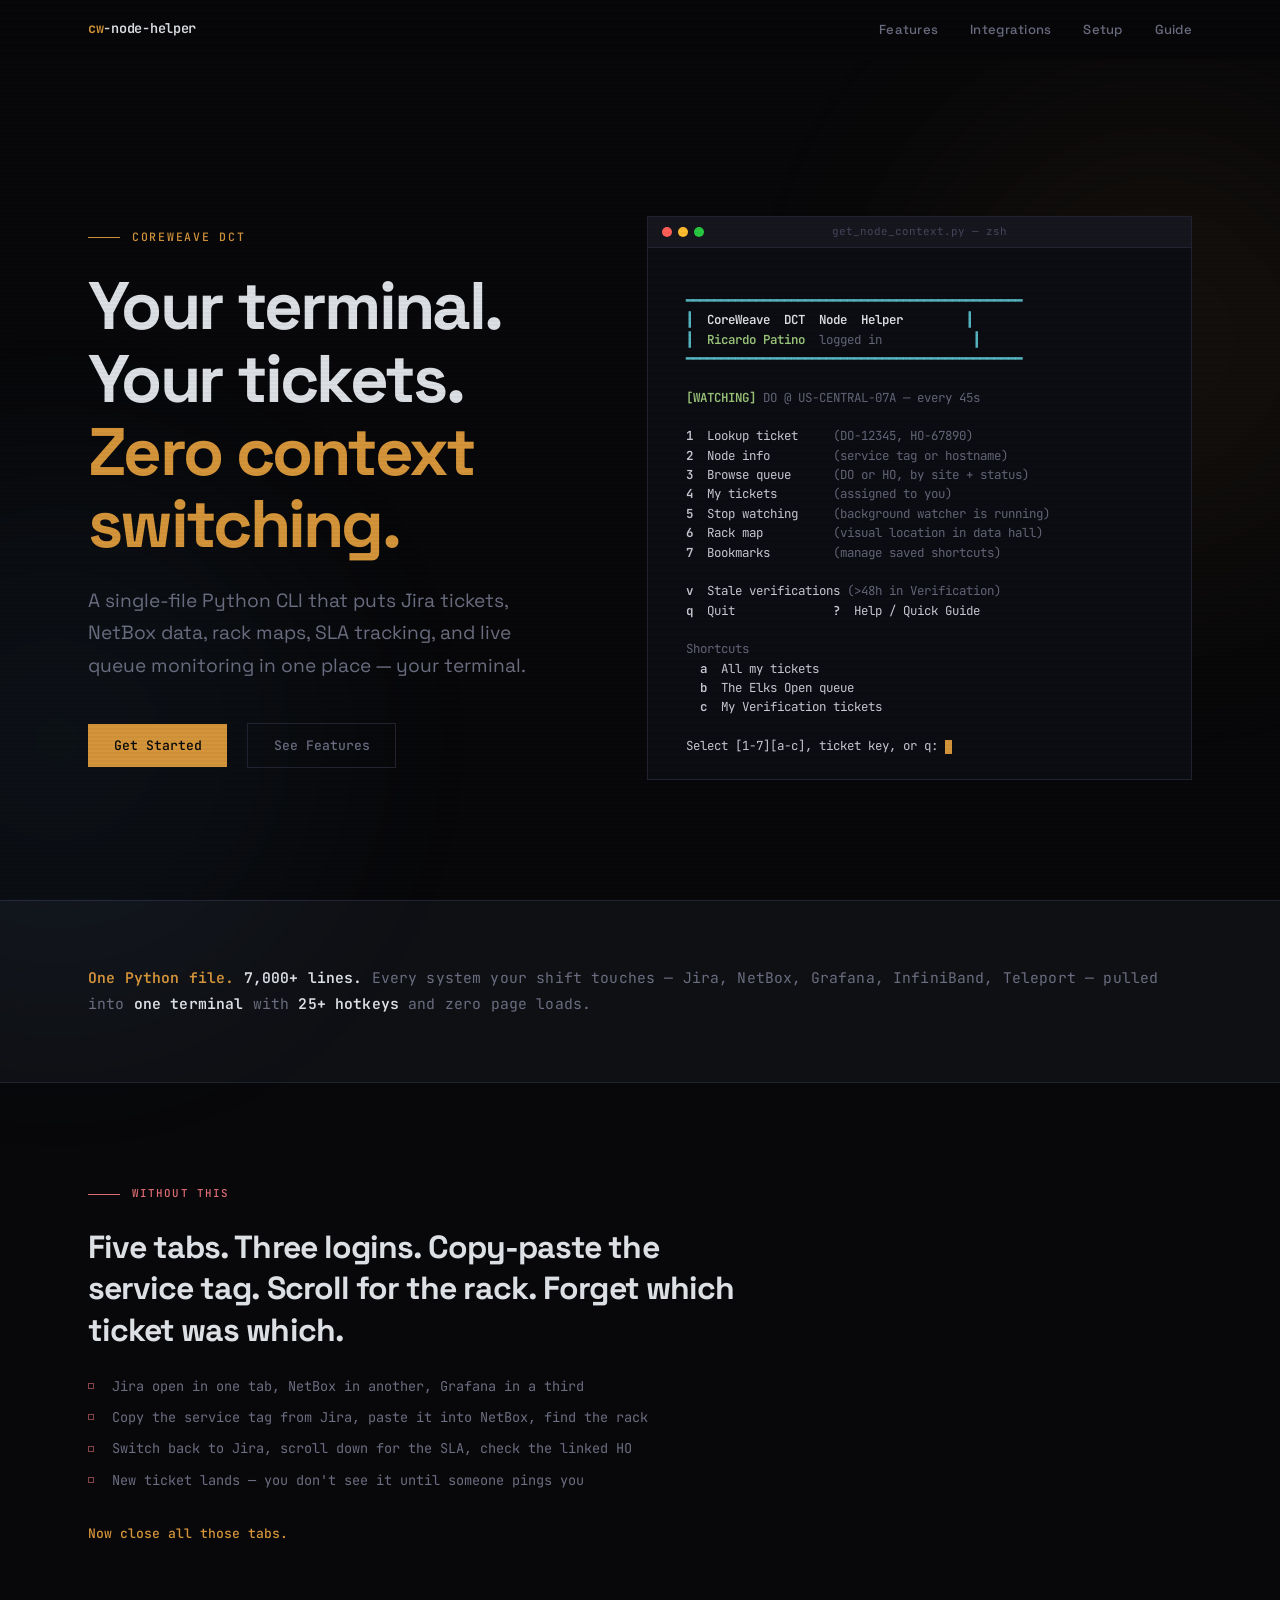
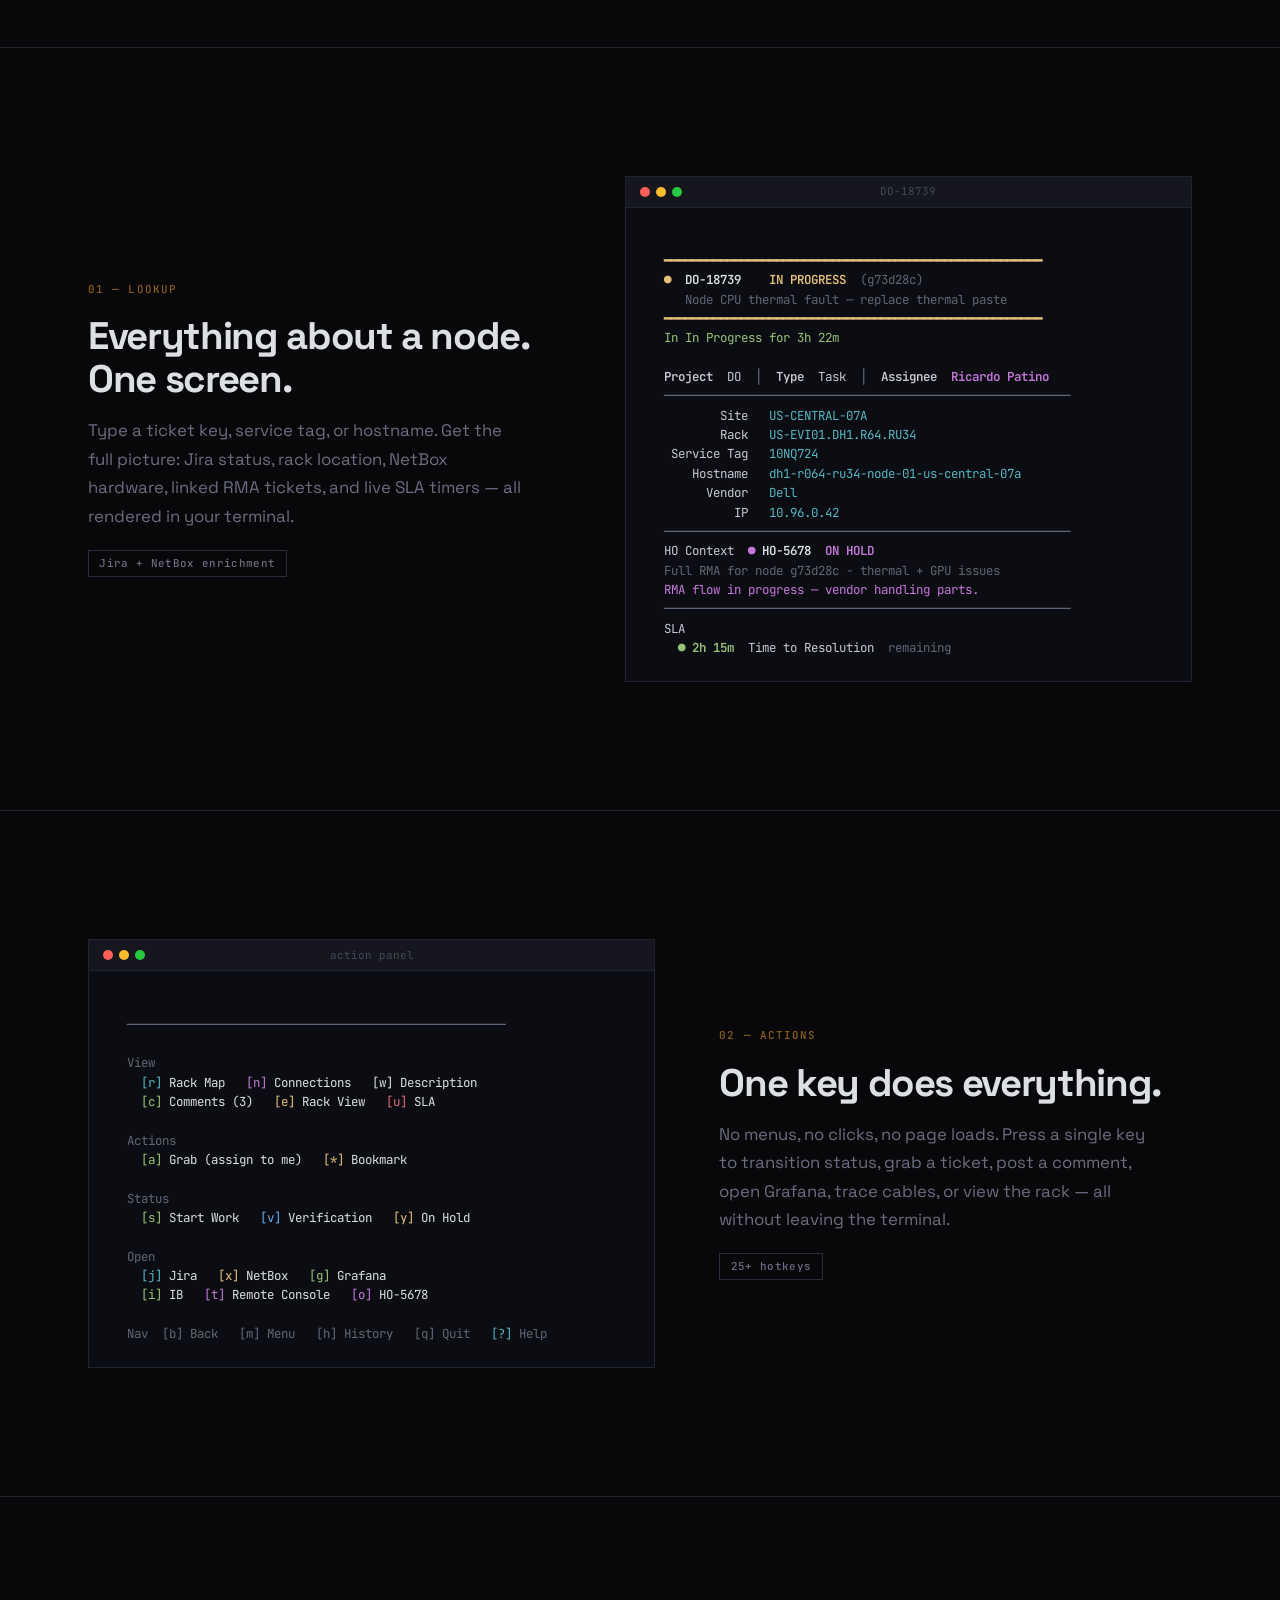
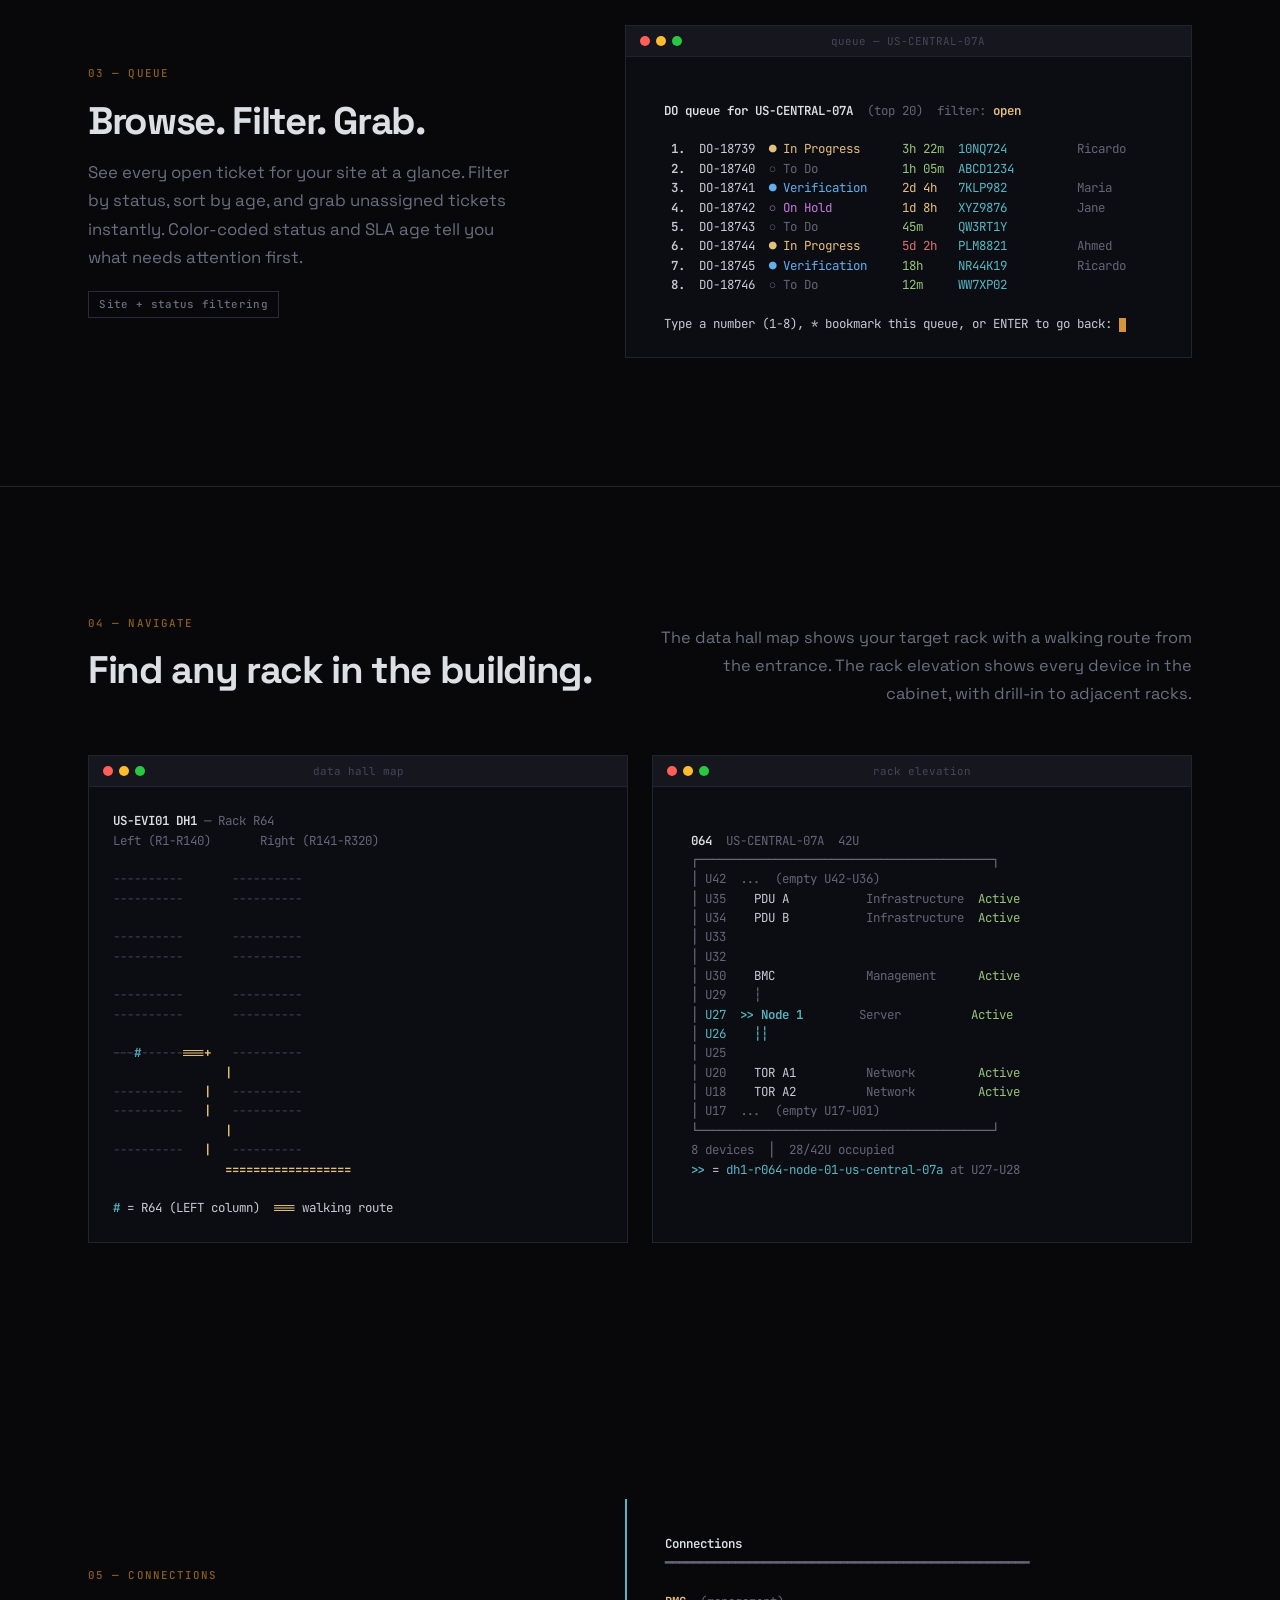
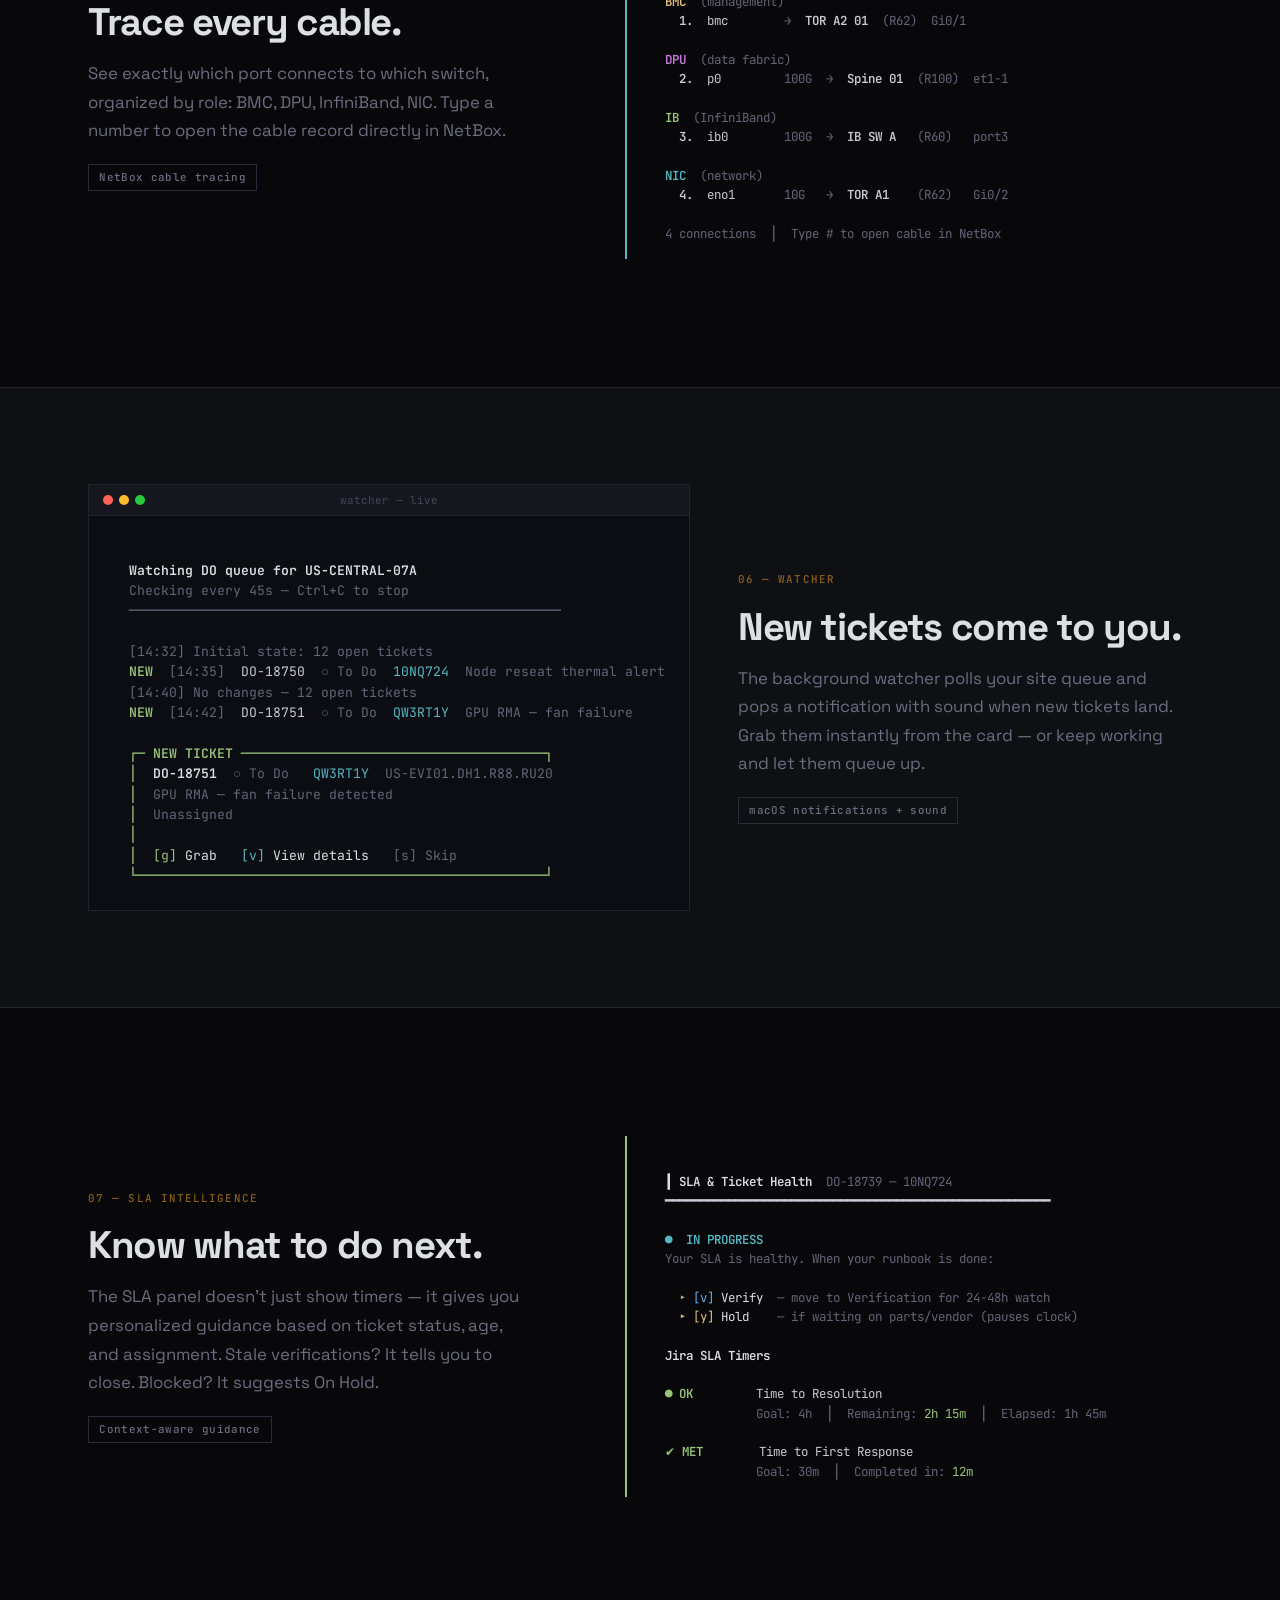
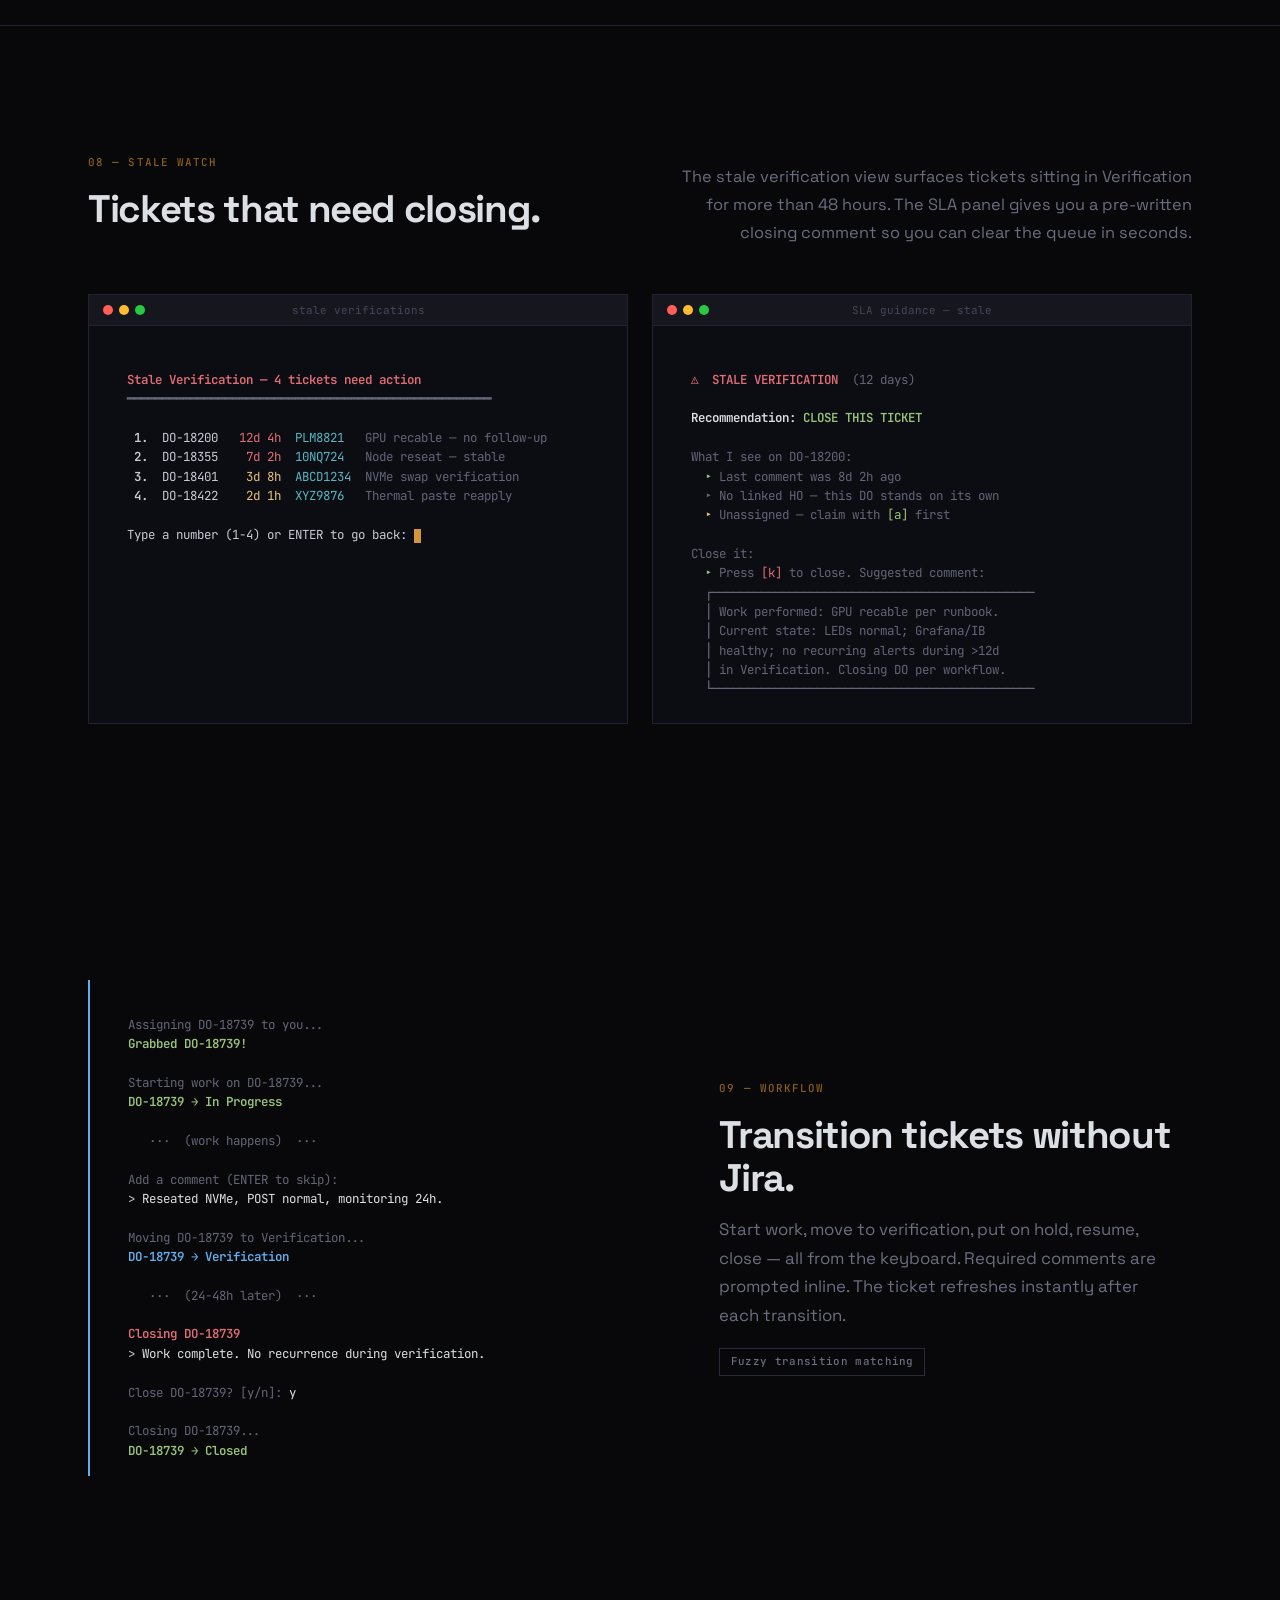
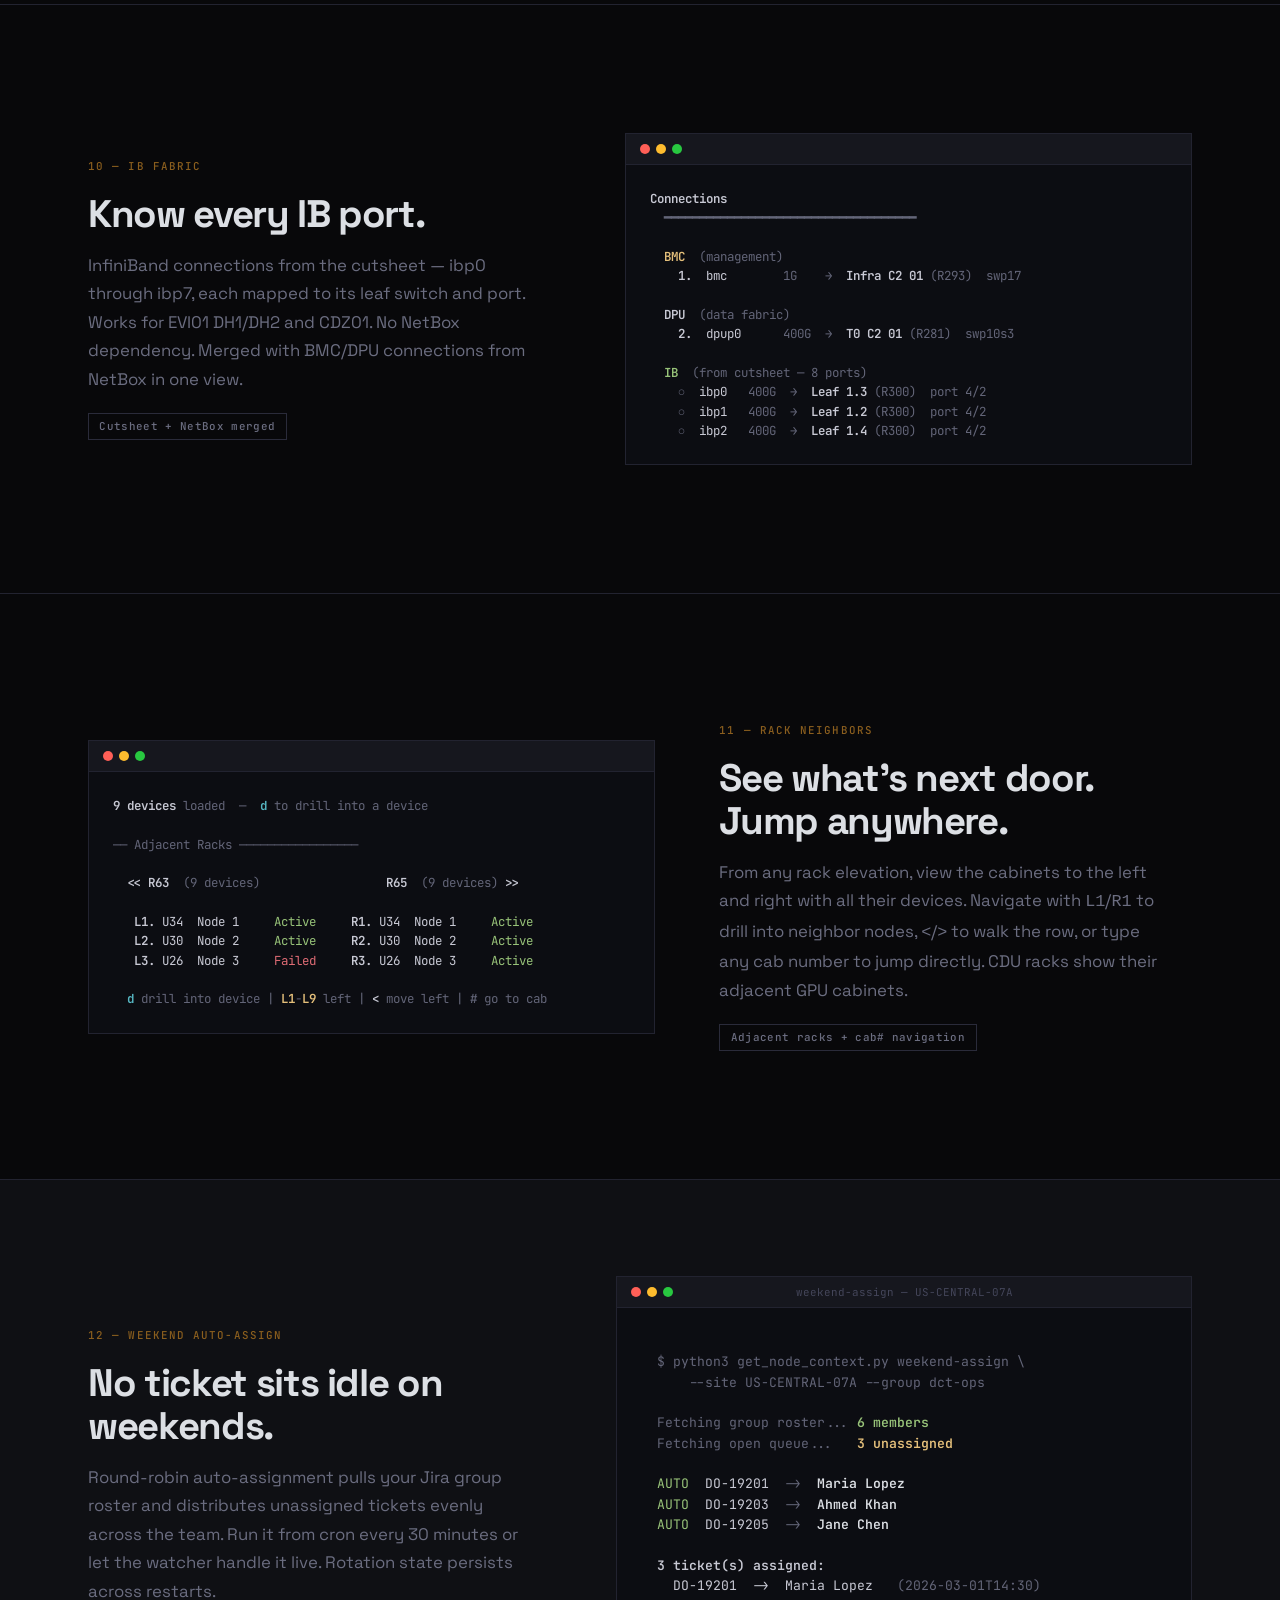
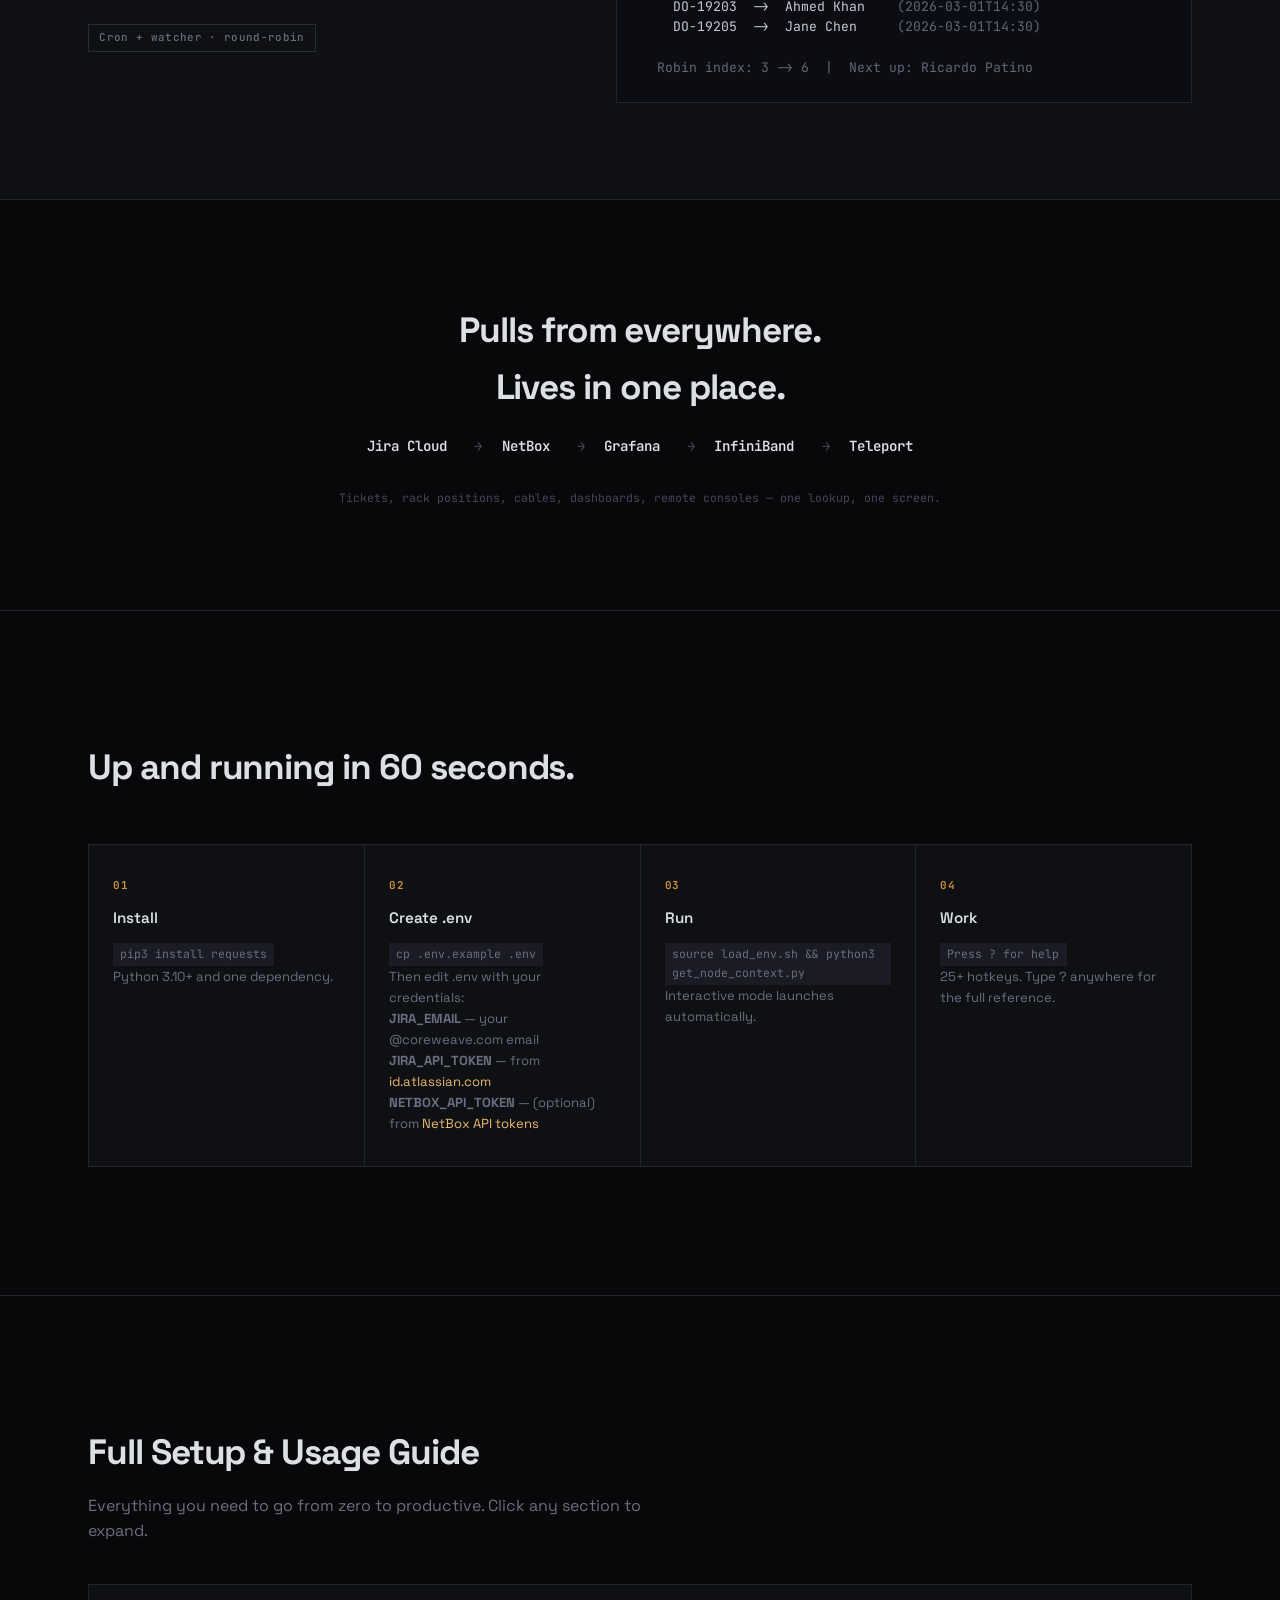
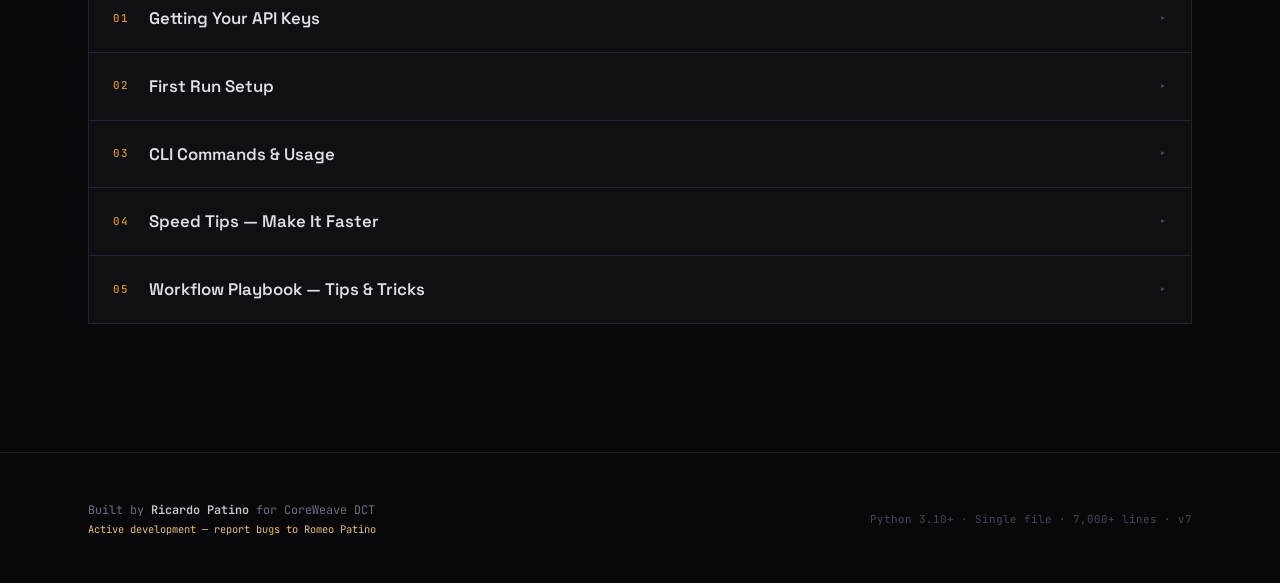
==== site/index.html @ 99380330 "Initial commit — cw-node-helper v6.2.2 CoreWeave DCT terminal companion: Jira + NetBox + Grafana que" ====
<!DOCTYPE html>
<html lang="en">
<head>
<meta charset="UTF-8">
<meta name="viewport" content="width=device-width, initial-scale=1.0">
<meta name="theme-color" content="#08080a">
<title>CW Node Helper — CoreWeave DCT</title>
<link rel="preconnect" href="https://fonts.googleapis.com">
<link rel="preconnect" href="https://fonts.gstatic.com" crossorigin>
<link href="https://fonts.googleapis.com/css2?family=JetBrains+Mono:wght@400;500;600&family=Space+Grotesk:wght@400;500;600;700&display=swap" rel="stylesheet">
<style>
/* ------------------------------------------------------------------ */
/*  RESET & BASE                                                      */
/* ------------------------------------------------------------------ */
*, *::before, *::after { margin: 0; padding: 0; box-sizing: border-box; }

:root {
  --bg:        #08080a;
  --bg-raised: #0f1014;
  --surface:   #1a1b24;
  --border:    #222330;
  --border-lt: #2a2b3a;

  --text:      #c8c9d4;
  --text-dim:  #6b6d80;
  --text-mute: #44465a;

  /* Accent — warm amber, like CRT phosphor */
  --accent:    #d4943a;
  --accent-lt: #e8b86a;
  --accent-dk: #8a5e1e;

  /* ANSI palette — faithful to the actual app */
  --ansi-red:     #e06c75;
  --ansi-green:   #98c379;
  --ansi-yellow:  #e5c07b;
  --ansi-blue:    #61afef;
  --ansi-magenta: #c678dd;
  --ansi-cyan:    #56b6c2;
  --ansi-white:   #dcdfe4;
  --ansi-dim:     #636578;

  /* Terminal surfaces */
  --bg-terminal:        #0c0d12;
  --bg-terminal-chrome: #16171e;

  --font-body: 'Space Grotesk', system-ui, sans-serif;
  --font-mono: 'JetBrains Mono', 'SF Mono', 'Cascadia Code', monospace;

  --ease-out: cubic-bezier(0.16, 1, 0.3, 1);
}

html {
  font-size: 16px;
  scroll-behavior: smooth;
  -webkit-font-smoothing: antialiased;
  -moz-osx-font-smoothing: grayscale;
}

body {
  background: var(--bg);
  color: var(--text);
  font-family: var(--font-body);
  line-height: 1.6;
  overflow-x: hidden;
}

::selection {
  background: var(--accent-dk);
  color: var(--ansi-white);
}

a { color: var(--accent-lt); text-decoration: none; }
a:hover { color: var(--accent); }

/* ------------------------------------------------------------------ */
/*  SCANLINE OVERLAY — subtle CRT texture                             */
/* ------------------------------------------------------------------ */
body::before {
  content: '';
  position: fixed;
  inset: 0;
  background: repeating-linear-gradient(
    0deg,
    transparent,
    transparent 2px,
    rgba(0,0,0,0.03) 2px,
    rgba(0,0,0,0.03) 4px
  );
  pointer-events: none;
  z-index: 9999;
  will-change: transform;
}

/* ------------------------------------------------------------------ */
/*  LAYOUT                                                            */
/* ------------------------------------------------------------------ */
.wrap {
  max-width: 1200px;
  margin: 0 auto;
  padding: 0 clamp(1.5rem, 4vw, 3rem);
}

/* ------------------------------------------------------------------ */
/*  NAV                                                               */
/* ------------------------------------------------------------------ */
nav {
  position: fixed;
  top: 0;
  left: 0;
  right: 0;
  z-index: 100;
  padding: 1rem 0;
  background: color-mix(in srgb, var(--bg) 85%, transparent);
  backdrop-filter: blur(16px);
  border-bottom: 1px solid transparent;
  transition: border-color 0.4s;
}

nav.scrolled { border-bottom-color: var(--border); }

nav .wrap {
  display: flex;
  align-items: center;
  justify-content: space-between;
}

.nav-brand {
  font-family: var(--font-mono);
  font-weight: 600;
  font-size: 0.85rem;
  color: var(--ansi-white);
  letter-spacing: -0.02em;
}

.nav-brand span { color: var(--accent); }

.nav-links {
  display: flex;
  gap: 2rem;
  list-style: none;
}

.nav-links a {
  font-size: 0.82rem;
  color: var(--text-dim);
  font-weight: 500;
  letter-spacing: 0.02em;
  transition: color 0.2s;
}

.nav-links a:hover { color: var(--text); }

@media (max-width: 640px) {
  .nav-links { display: none; }
}

/* ------------------------------------------------------------------ */
/*  HERO                                                              */
/* ------------------------------------------------------------------ */
.hero {
  min-height: 100vh;
  display: flex;
  flex-direction: column;
  justify-content: center;
  padding-top: 6rem;
  position: relative;
}

.hero-grid {
  display: grid;
  grid-template-columns: 1fr 1.1fr;
  gap: clamp(2rem, 5vw, 5rem);
  align-items: center;
}

@media (max-width: 900px) {
  .hero-grid {
    grid-template-columns: 1fr;
    text-align: center;
  }
}

.hero-text { position: relative; }

.hero-label {
  font-family: var(--font-mono);
  font-size: 0.72rem;
  font-weight: 500;
  color: var(--accent);
  letter-spacing: 0.15em;
  text-transform: uppercase;
  margin-bottom: 1.5rem;
  display: flex;
  align-items: center;
  gap: 0.75rem;
}

@media (max-width: 900px) {
  .hero-label { justify-content: center; }
}

.hero-label::before {
  content: '';
  width: 2rem;
  height: 1px;
  background: var(--accent);
}

h1 {
  font-family: var(--font-body);
  font-size: clamp(2.6rem, 5.5vw, 4.2rem);
  font-weight: 700;
  line-height: 1.08;
  letter-spacing: -0.04em;
  color: var(--ansi-white);
  margin-bottom: 1.5rem;
}

h1 .hl {
  color: var(--accent);
  position: relative;
}

.hero-sub {
  font-size: clamp(1rem, 1.8vw, 1.2rem);
  color: var(--text-dim);
  line-height: 1.7;
  max-width: 480px;
  margin-bottom: 2.5rem;
  font-weight: 400;
}

@media (max-width: 900px) {
  .hero-sub { margin-left: auto; margin-right: auto; }
}

.hero-cta,
.hero-cta-secondary {
  display: inline-flex;
  align-items: center;
  gap: 0.6rem;
  font-family: var(--font-mono);
  font-size: 0.82rem;
  font-weight: 500;
  padding: 0.7rem 1.6rem;
  text-decoration: none;
}

.hero-cta {
  color: var(--bg);
  background: var(--accent);
  border: none;
  cursor: pointer;
  transition: background 0.3s var(--ease-out), color 0.3s var(--ease-out), transform 0.3s var(--ease-out);
}

.hero-cta:hover {
  background: var(--accent-lt);
  color: var(--bg);
  transform: translateY(-1px);
}

.hero-cta-secondary {
  color: var(--text-dim);
  border: 1px solid var(--border);
  margin-left: 1rem;
  transition: border-color 0.3s var(--ease-out), color 0.3s var(--ease-out);
}

.hero-cta-secondary:hover {
  border-color: var(--text-dim);
  color: var(--text);
}

/* ------------------------------------------------------------------ */
/*  TERMINAL WINDOW                                                   */
/* ------------------------------------------------------------------ */
.terminal {
  background: var(--bg-terminal);
  border: 1px solid var(--border);
  overflow: hidden;
  font-family: var(--font-mono);
  font-size: clamp(0.62rem, 1.1vw, 0.78rem);
  line-height: 1.55;
  position: relative;
}

.terminal-chrome {
  display: flex;
  align-items: center;
  gap: 6px;
  padding: 10px 14px;
  background: var(--bg-terminal-chrome);
  border-bottom: 1px solid var(--border);
  position: relative;
}

.terminal-dot {
  width: 10px;
  height: 10px;
  border-radius: 50%;
}

.terminal-dot.r { background: #ff5f57; }
.terminal-dot.y { background: #febc2e; }
.terminal-dot.g { background: #28c840; }

.terminal-title {
  position: absolute;
  left: 50%;
  transform: translateX(-50%);
  font-size: 0.68rem;
  color: var(--text-mute);
  font-weight: 400;
  white-space: nowrap;
}

.terminal-body {
  padding: clamp(1rem, 2vw, 1.5rem);
  overflow-x: auto;
  white-space: pre;
  color: var(--text);
}

/* Glow effect on terminal hover */
.terminal::after {
  content: '';
  position: absolute;
  inset: -1px;
  border: 1px solid transparent;
  pointer-events: none;
  transition: border-color 0.4s;
}

.terminal:hover::after {
  border-color: color-mix(in srgb, var(--accent) 15%, transparent);
}

/* ANSI color classes */
.t-bold   { font-weight: 600; }
.t-dim    { color: var(--ansi-dim); }
.t-red    { color: var(--ansi-red); }
.t-green  { color: var(--ansi-green); }
.t-yellow { color: var(--ansi-yellow); }
.t-blue   { color: var(--ansi-blue); }
.t-mag    { color: var(--ansi-magenta); }
.t-cyan   { color: var(--ansi-cyan); }
.t-white  { color: var(--ansi-white); }

/* Blinking cursor */
.cursor {
  display: inline-block;
  width: 0.55em;
  height: 1.1em;
  background: var(--accent);
  vertical-align: text-bottom;
  animation: blink 1s step-end infinite;
  animation-play-state: paused;
}

.visible .cursor,
.hero .cursor {
  animation-play-state: running;
}

@keyframes blink {
  50% { opacity: 0; }
}

/* ------------------------------------------------------------------ */
/*  PITCH BAR                                                         */
/* ------------------------------------------------------------------ */
.pitch-bar {
  border-top: 1px solid var(--border);
  border-bottom: 1px solid var(--border);
  padding: clamp(2.5rem, 5vw, 4rem) 0;
  background: var(--bg-raised);
}

.pitch-statement {
  font-family: var(--font-mono);
  font-size: clamp(0.78rem, 1.3vw, 0.92rem);
  color: var(--text-dim);
  line-height: 1.8;
  letter-spacing: 0.01em;
}

.pitch-statement strong {
  color: var(--ansi-white);
  font-weight: 600;
}

.pitch-statement .pitch-accent {
  color: var(--accent);
  font-weight: 600;
}

/* ------------------------------------------------------------------ */
/*  PROBLEM SECTION                                                   */
/* ------------------------------------------------------------------ */
.problem {
  padding: clamp(4rem, 8vw, 7rem) 0;
  border-bottom: 1px solid var(--border);
}

.problem-text {
  max-width: 680px;
}

.problem-label {
  font-family: var(--font-mono);
  font-size: 0.68rem;
  font-weight: 500;
  color: var(--ansi-red);
  letter-spacing: 0.1em;
  text-transform: uppercase;
  margin-bottom: 1.5rem;
  display: flex;
  align-items: center;
  gap: 0.75rem;
}

.problem-label::before {
  content: '';
  width: 2rem;
  height: 1px;
  background: var(--ansi-red);
}

.problem h2 {
  font-family: var(--font-body);
  font-size: clamp(1.4rem, 2.8vw, 2rem);
  font-weight: 700;
  line-height: 1.3;
  letter-spacing: -0.03em;
  color: var(--ansi-white);
  margin-bottom: 1.5rem;
}

.problem-list {
  list-style: none;
  display: flex;
  flex-direction: column;
  gap: 0.6rem;
}

.problem-list li {
  font-family: var(--font-mono);
  font-size: clamp(0.76rem, 1.2vw, 0.85rem);
  color: var(--text-dim);
  padding-left: 1.5rem;
  position: relative;
  line-height: 1.6;
}

.problem-list li::before {
  content: '';
  position: absolute;
  left: 0;
  top: 0.55em;
  width: 6px;
  height: 6px;
  border: 1px solid var(--ansi-red);
  opacity: 0.6;
}

.problem-then {
  margin-top: 2rem;
  font-family: var(--font-mono);
  font-size: 0.82rem;
  color: var(--accent);
  font-weight: 500;
}

/* ------------------------------------------------------------------ */
/*  FEATURE SECTIONS                                                  */
/* ------------------------------------------------------------------ */
.feature {
  padding: clamp(5rem, 10vw, 9rem) 0;
}

.feature + .feature {
  border-top: 1px solid var(--border);
}

.feature-grid {
  display: grid;
  grid-template-columns: 1fr 1.2fr;
  gap: clamp(2.5rem, 5vw, 5rem);
  align-items: center;
}

.feature-grid.reverse {
  grid-template-columns: 1.2fr 1fr;
}

.feature-grid.reverse .feature-text { order: 2; }
.feature-grid.reverse .feature-visual { order: 1; }

@media (max-width: 900px) {
  .feature-grid,
  .feature-grid.reverse {
    grid-template-columns: 1fr;
  }
  .feature-grid.reverse .feature-text { order: 1; }
  .feature-grid.reverse .feature-visual { order: 2; }
}

.feature-num {
  font-family: var(--font-mono);
  font-size: 0.68rem;
  font-weight: 500;
  color: var(--accent-dk);
  letter-spacing: 0.1em;
  text-transform: uppercase;
  margin-bottom: 1rem;
}

.feature h2,
.feature-wide h2 {
  font-family: var(--font-body);
  font-size: clamp(1.6rem, 3.2vw, 2.4rem);
  font-weight: 700;
  line-height: 1.12;
  letter-spacing: -0.035em;
  color: var(--ansi-white);
  margin-bottom: 1rem;
}

.feature p {
  color: var(--text-dim);
  font-size: clamp(0.9rem, 1.4vw, 1.05rem);
  line-height: 1.7;
  max-width: 440px;
}

.feature-tag {
  display: inline-block;
  font-family: var(--font-mono);
  font-size: 0.68rem;
  font-weight: 500;
  padding: 0.25rem 0.65rem;
  border: 1px solid var(--border-lt);
  color: var(--text-dim);
  margin-top: 1.2rem;
  letter-spacing: 0.03em;
}

/* ------------------------------------------------------------------ */
/*  WIDE FEATURE (full-width terminal)                                */
/* ------------------------------------------------------------------ */
.feature-wide {
  padding: clamp(5rem, 10vw, 9rem) 0;
  border-top: 1px solid var(--border);
}

.feature-wide-header {
  display: grid;
  grid-template-columns: 1fr 1fr;
  gap: 2rem;
  margin-bottom: 3rem;
  align-items: end;
}

@media (max-width: 700px) {
  .feature-wide-header { grid-template-columns: 1fr; }
}

.feature-wide-header p {
  color: var(--text-dim);
  font-size: clamp(0.9rem, 1.4vw, 1.02rem);
  line-height: 1.7;
  text-align: right;
}

@media (max-width: 700px) {
  .feature-wide-header p { text-align: left; }
}

/* ------------------------------------------------------------------ */
/*  DUAL TERMINAL (side by side)                                      */
/* ------------------------------------------------------------------ */
.dual-terminal {
  display: grid;
  grid-template-columns: 1fr 1fr;
  gap: 1.5rem;
}

@media (max-width: 800px) {
  .dual-terminal { grid-template-columns: 1fr; }
}

/* ------------------------------------------------------------------ */
/*  INTEGRATIONS                                                      */
/* ------------------------------------------------------------------ */
.integrations {
  padding: clamp(4rem, 8vw, 7rem) 0;
  border-top: 1px solid var(--border);
  text-align: center;
}

.integrations h2 {
  font-family: var(--font-body);
  font-size: clamp(1.5rem, 3vw, 2.2rem);
  font-weight: 700;
  letter-spacing: -0.03em;
  color: var(--ansi-white);
  margin-bottom: 0.75rem;
}


/* ------------------------------------------------------------------ */
/*  SETUP                                                             */
/* ------------------------------------------------------------------ */
.setup {
  padding: clamp(5rem, 10vw, 8rem) 0;
  border-top: 1px solid var(--border);
}

.setup h2 {
  font-family: var(--font-body);
  font-size: clamp(1.5rem, 3vw, 2.2rem);
  font-weight: 700;
  letter-spacing: -0.03em;
  color: var(--ansi-white);
  margin-bottom: 3rem;
}

.setup-steps {
  display: grid;
  grid-template-columns: repeat(4, 1fr);
  gap: 1px;
  background: var(--border);
  border: 1px solid var(--border);
}

@media (max-width: 800px) {
  .setup-steps { grid-template-columns: 1fr 1fr; }
}

@media (max-width: 480px) {
  .setup-steps { grid-template-columns: 1fr; }
}

.setup-step {
  background: var(--bg-raised);
  padding: 2rem 1.5rem;
}

.setup-step-num {
  font-family: var(--font-mono);
  font-size: 0.68rem;
  font-weight: 600;
  color: var(--accent);
  letter-spacing: 0.08em;
  margin-bottom: 0.75rem;
}

.setup-step h3 {
  font-size: 0.95rem;
  font-weight: 600;
  color: var(--ansi-white);
  margin-bottom: 0.5rem;
}

.setup-step code {
  font-family: var(--font-mono);
  font-size: 0.72rem;
  color: var(--text-dim);
  background: var(--surface);
  padding: 0.15rem 0.45rem;
  display: inline-block;
  margin-top: 0.3rem;
}

.setup-step p {
  font-size: 0.82rem;
  color: var(--text-dim);
  line-height: 1.6;
}

/* ------------------------------------------------------------------ */
/*  FOOTER                                                            */
/* ------------------------------------------------------------------ */
footer {
  padding: 3rem 0;
  border-top: 1px solid var(--border);
}

footer .wrap {
  display: flex;
  justify-content: space-between;
  align-items: center;
  flex-wrap: wrap;
  gap: 1rem;
}

.footer-left {
  font-family: var(--font-mono);
  font-size: 0.74rem;
  color: var(--text-dim);
}

.footer-left strong {
  color: var(--text);
  font-weight: 600;
}

.footer-right {
  font-family: var(--font-mono);
  font-size: 0.68rem;
  color: var(--text-mute);
}

/* ------------------------------------------------------------------ */
/*  SCROLL REVEAL                                                     */
/* ------------------------------------------------------------------ */
.reveal {
  opacity: 0;
  transform: translateY(30px);
  transition: opacity 0.8s var(--ease-out), transform 0.8s var(--ease-out);
}

.reveal.visible {
  opacity: 1;
  transform: translateY(0);
}

.reveal-delay-1 { transition-delay: 0.1s; }
.reveal-delay-2 { transition-delay: 0.2s; }
.reveal-delay-3 { transition-delay: 0.3s; }

/* ------------------------------------------------------------------ */
/*  AMBIENT GLOW                                                      */
/* ------------------------------------------------------------------ */
.glow {
  position: absolute;
  width: 500px;
  height: 500px;
  border-radius: 50%;
  filter: blur(120px);
  opacity: 0.06;
  pointer-events: none;
  will-change: transform;
  contain: layout style;
}

.glow-amber {
  background: var(--accent);
  top: 10%;
  right: -10%;
}

.glow-blue {
  background: var(--ansi-blue);
  bottom: -10%;
  left: -15%;
}

/* ------------------------------------------------------------------ */
/*  CHROMELESS TERMINAL — stripped, left-border accent only            */
/* ------------------------------------------------------------------ */
.terminal--bare {
  background: transparent;
  border: none;
  border-left: 2px solid var(--border-lt);
  overflow: visible;
}

.terminal--bare .terminal-chrome { display: none; }

.terminal--bare .terminal-body {
  padding: clamp(0.75rem, 1.5vw, 1rem) clamp(1rem, 2vw, 1.5rem);
}

.terminal--bare:hover::after { border-color: transparent; }
.terminal--bare::after { display: none; }

.terminal--bare.accent-green  { border-left-color: var(--ansi-green); }
.terminal--bare.accent-cyan   { border-left-color: var(--ansi-cyan); }
.terminal--bare.accent-yellow { border-left-color: var(--ansi-yellow); }
.terminal--bare.accent-red    { border-left-color: var(--ansi-red); }
.terminal--bare.accent-blue   { border-left-color: var(--ansi-blue); }

/* ------------------------------------------------------------------ */
/*  FULL-BLEED FEATURE — breaks the rhythm                            */
/* ------------------------------------------------------------------ */
.feature-bleed {
  padding: clamp(4rem, 8vw, 6rem) 0;
  border-top: 1px solid var(--border);
  background: var(--bg-raised);
  position: relative;
}

.feature-bleed .feature-grid {
  gap: clamp(2rem, 4vw, 3rem);
}

.feature-bleed .terminal {
  font-size: clamp(0.66rem, 1.2vw, 0.82rem);
}

/* ------------------------------------------------------------------ */
/*  INTEGRATIONS — inline flow                                        */
/* ------------------------------------------------------------------ */
.int-flow {
  display: flex;
  justify-content: center;
  flex-wrap: wrap;
  gap: 0;
  max-width: 800px;
  margin: 0 auto;
}

.int-item {
  display: flex;
  align-items: center;
  gap: 0.5rem;
  padding: 0.5rem 0;
  font-family: var(--font-mono);
  font-size: clamp(0.78rem, 1.2vw, 0.88rem);
  color: var(--text-dim);
  white-space: nowrap;
}

.int-item::after {
  content: '→';
  color: var(--text-mute);
  margin: 0 clamp(0.5rem, 1.5vw, 1.2rem);
}

.int-item:last-child::after { display: none; }

.int-item strong {
  color: var(--ansi-white);
  font-weight: 600;
}

.int-sub {
  font-family: var(--font-mono);
  font-size: 0.72rem;
  color: var(--text-mute);
  text-align: center;
  margin-top: 1.5rem;
}

/* ------------------------------------------------------------------ */
/*  MAP SPECIAL — darker grid lines                                   */
/* ------------------------------------------------------------------ */
.map-rack   { color: var(--text-mute); }
.map-target { color: var(--ansi-cyan); font-weight: 600; }
.map-route  { color: var(--ansi-yellow); font-weight: 600; }

/* ------------------------------------------------------------------ */
/*  RESPONSIVE TERMINAL SCALING                                       */
/* ------------------------------------------------------------------ */
@media (max-width: 600px) {
  .terminal { font-size: 0.58rem; }
  .terminal-body { padding: 0.75rem; }
}

/* ------------------------------------------------------------------ */
/*  FOCUS STYLES                                                      */
/* ------------------------------------------------------------------ */
:focus-visible {
  outline: 2px solid var(--accent);
  outline-offset: 2px;
}

.nav-links a:focus-visible {
  outline-offset: 4px;
}

.hero-cta:focus-visible {
  outline-color: var(--accent-lt);
  outline-offset: 3px;
}

/* ------------------------------------------------------------------ */
/*  GUIDE — expandable accordion                                      */
/* ------------------------------------------------------------------ */
.guide {
  padding: clamp(5rem, 10vw, 8rem) 0;
  border-top: 1px solid var(--border);
}

.guide h2 {
  font-family: var(--font-body);
  font-size: clamp(1.5rem, 3vw, 2.2rem);
  font-weight: 700;
  letter-spacing: -0.03em;
  color: var(--ansi-white);
  margin-bottom: 0.75rem;
}

.guide-sub {
  font-size: clamp(0.88rem, 1.3vw, 1rem);
  color: var(--text-dim);
  margin-bottom: 2.5rem;
  max-width: 600px;
}

.guide-cards {
  display: flex;
  flex-direction: column;
  gap: 1px;
  background: var(--border);
  border: 1px solid var(--border);
}

.guide-card {
  background: var(--bg-raised);
}

.guide-card-header {
  display: flex;
  align-items: center;
  justify-content: space-between;
  padding: 1.25rem 1.5rem;
  cursor: pointer;
  user-select: none;
  transition: background 0.2s;
}

.guide-card-header:hover {
  background: var(--surface);
}

.guide-card-header h3 {
  font-family: var(--font-body);
  font-size: clamp(0.92rem, 1.4vw, 1.05rem);
  font-weight: 600;
  color: var(--ansi-white);
  display: flex;
  align-items: center;
  gap: 0.75rem;
}

.guide-card-num {
  font-family: var(--font-mono);
  font-size: 0.68rem;
  font-weight: 500;
  color: var(--accent);
  letter-spacing: 0.08em;
  min-width: 1.5rem;
}

.guide-card-chevron {
  font-family: var(--font-mono);
  font-size: 0.82rem;
  color: var(--text-mute);
  transition: transform 0.3s var(--ease-out), color 0.2s;
  flex-shrink: 0;
}

.guide-card.open .guide-card-chevron {
  transform: rotate(90deg);
  color: var(--accent);
}

.guide-card-body {
  max-height: 0;
  overflow: hidden;
  transition: max-height 0.4s var(--ease-out);
}

.guide-card.open .guide-card-body {
  max-height: 2000px;
  transition: max-height 0.6s ease-in-out;
}

.guide-card-inner {
  padding: 0 1.5rem 1.5rem 1.5rem;
  font-family: var(--font-mono);
  font-size: clamp(0.74rem, 1.1vw, 0.82rem);
  color: var(--text-dim);
  line-height: 1.75;
}

.guide-card-inner p {
  margin-bottom: 1rem;
}

.guide-card-inner strong {
  color: var(--ansi-white);
  font-weight: 600;
}

.guide-card-inner .hl-accent {
  color: var(--accent);
  font-weight: 500;
}

.guide-card-inner .hl-green {
  color: var(--ansi-green);
}

.guide-card-inner .hl-cyan {
  color: var(--ansi-cyan);
}

.guide-card-inner .hl-yellow {
  color: var(--ansi-yellow);
}

.guide-card-inner .hl-red {
  color: var(--ansi-red);
}

.guide-card-inner .hl-blue {
  color: var(--ansi-blue);
}

.guide-code {
  background: var(--bg-terminal);
  border: 1px solid var(--border);
  padding: 0.75rem 1rem;
  margin: 0.75rem 0;
  white-space: pre;
  overflow-x: auto;
  font-size: clamp(0.72rem, 1vw, 0.78rem);
  line-height: 1.65;
  color: var(--text);
}

.guide-card-inner ol,
.guide-card-inner ul {
  padding-left: 1.2rem;
  margin-bottom: 1rem;
}

.guide-card-inner li {
  margin-bottom: 0.4rem;
}

.guide-card-inner li::marker {
  color: var(--accent-dk);
}

.guide-card-inner h4 {
  font-family: var(--font-body);
  font-size: 0.88rem;
  font-weight: 600;
  color: var(--ansi-white);
  margin: 1.25rem 0 0.5rem 0;
}

.guide-card-inner h4:first-child {
  margin-top: 0;
}

.guide-tip {
  border-left: 2px solid var(--accent);
  padding: 0.5rem 0.75rem;
  margin: 0.75rem 0;
  background: color-mix(in srgb, var(--accent) 4%, transparent);
}

.guide-tip::before {
  content: 'TIP';
  display: block;
  font-size: 0.62rem;
  font-weight: 600;
  color: var(--accent);
  letter-spacing: 0.12em;
  margin-bottom: 0.25rem;
}

.guide-warn {
  border-left: 2px solid var(--ansi-red);
  padding: 0.5rem 0.75rem;
  margin: 0.75rem 0;
  background: color-mix(in srgb, var(--ansi-red) 4%, transparent);
}

.guide-warn::before {
  content: 'NOTE';
  display: block;
  font-size: 0.62rem;
  font-weight: 600;
  color: var(--ansi-red);
  letter-spacing: 0.12em;
  margin-bottom: 0.25rem;
}

.guide-hotkey-grid {
  display: grid;
  grid-template-columns: repeat(auto-fill, minmax(200px, 1fr));
  gap: 0.5rem;
  margin: 0.75rem 0;
}

.guide-hotkey {
  display: flex;
  align-items: center;
  gap: 0.5rem;
}

.guide-hotkey kbd {
  display: inline-flex;
  align-items: center;
  justify-content: center;
  min-width: 1.6rem;
  padding: 0.15rem 0.4rem;
  background: var(--surface);
  border: 1px solid var(--border-lt);
  color: var(--ansi-cyan);
  font-family: var(--font-mono);
  font-size: 0.72rem;
  font-weight: 600;
  flex-shrink: 0;
}

.guide-hotkey span {
  color: var(--text-dim);
  font-size: 0.74rem;
}

/* ------------------------------------------------------------------ */
/*  REDUCED MOTION                                                    */
/* ------------------------------------------------------------------ */
@media (prefers-reduced-motion: reduce) {
  *, *::before, *::after {
    animation-duration: 0.01ms !important;
    animation-iteration-count: 1 !important;
    transition-duration: 0.01ms !important;
  }
  html { scroll-behavior: auto; }
  .reveal {
    opacity: 1;
    transform: none;
  }
}
</style>
</head>
<body>

<!-- ============================================================== -->
<!--  NAV                                                           -->
<!-- ============================================================== -->
<nav id="nav" aria-label="Main navigation">
  <div class="wrap">
    <div class="nav-brand"><span>cw</span>-node-helper</div>
    <ul class="nav-links">
      <li><a href="#features">Features</a></li>
      <li><a href="#integrations">Integrations</a></li>
      <li><a href="#setup">Setup</a></li>
      <li><a href="#guide">Guide</a></li>
    </ul>
  </div>
</nav>

<!-- ============================================================== -->
<!--  HERO                                                          -->
<!-- ============================================================== -->
<section class="hero">
  <div class="glow glow-amber"></div>
  <div class="glow glow-blue"></div>
  <div class="wrap">
    <div class="hero-grid">
      <div class="hero-text">
        <div class="hero-label">CoreWeave DCT</div>
        <h1>Your terminal.<br>Your tickets.<br><span class="hl">Zero context switching.</span></h1>
        <p class="hero-sub">A single-file Python CLI that puts Jira tickets, NetBox data, rack maps, SLA tracking, and live queue monitoring in one place &mdash; your terminal.</p>
        <a href="#setup" class="hero-cta">Get Started</a>
        <a href="#features" class="hero-cta-secondary">See Features</a>
      </div>

      <div class="terminal reveal reveal-delay-1">
        <div class="terminal-chrome" aria-hidden="true">
          <div class="terminal-dot r"></div>
          <div class="terminal-dot y"></div>
          <div class="terminal-dot g"></div>
          <div class="terminal-title">get_node_context.py &mdash; zsh</div>
        </div>
        <div class="terminal-body">
<span class="t-cyan t-bold">  ━━━━━━━━━━━━━━━━━━━━━━━━━━━━━━━━━━━━━━━━━━━━━━━━</span>
<span class="t-cyan t-bold">  ┃</span>  <span class="t-white t-bold">CoreWeave  DCT  Node  Helper</span>         <span class="t-cyan t-bold">┃</span>
<span class="t-cyan t-bold">  ┃</span>  <span class="t-green t-bold">Ricardo Patino</span>  <span class="t-dim">logged in</span>             <span class="t-cyan t-bold">┃</span>
<span class="t-cyan t-bold">  ━━━━━━━━━━━━━━━━━━━━━━━━━━━━━━━━━━━━━━━━━━━━━━━━</span>

  <span class="t-green t-bold">[WATCHING]</span> <span class="t-dim">DO @ US-CENTRAL-07A — every 45s</span>

  <span class="t-bold">1</span>  Lookup ticket     <span class="t-dim">(DO-12345, HO-67890)</span>
  <span class="t-bold">2</span>  Node info         <span class="t-dim">(service tag or hostname)</span>
  <span class="t-bold">3</span>  Browse queue      <span class="t-dim">(DO or HO, by site + status)</span>
  <span class="t-bold">4</span>  My tickets        <span class="t-dim">(assigned to you)</span>
  <span class="t-bold">5</span>  Stop watching     <span class="t-dim">(background watcher is running)</span>
  <span class="t-bold">6</span>  Rack map          <span class="t-dim">(visual location in data hall)</span>
  <span class="t-bold">7</span>  Bookmarks         <span class="t-dim">(manage saved shortcuts)</span>

  <span class="t-bold">v</span>  Stale verifications <span class="t-dim">(>48h in Verification)</span>
  <span class="t-bold">q</span>  Quit              <span class="t-bold">?</span>  Help / Quick Guide

  <span class="t-dim">Shortcuts</span>
    <span class="t-bold">a</span>  All my tickets
    <span class="t-bold">b</span>  The Elks Open queue
    <span class="t-bold">c</span>  My Verification tickets

  Select [1-7][a-c], ticket key, or q: <span class="cursor" aria-hidden="true"></span></div>
      </div>
    </div>
  </div>
</section>

<!-- ============================================================== -->
<!--  PITCH BAR                                                     -->
<!-- ============================================================== -->
<div class="pitch-bar">
  <div class="wrap">
    <p class="pitch-statement reveal">
      <span class="pitch-accent">One Python file.</span> <strong>7,000+ lines.</strong> Every system your shift touches &mdash; Jira, NetBox, Grafana, InfiniBand, Teleport &mdash; pulled into <strong>one terminal</strong> with <strong>25+ hotkeys</strong> and zero page loads.
    </p>
  </div>
</div>

<!-- ============================================================== -->
<!--  THE PROBLEM                                                   -->
<!-- ============================================================== -->
<section class="problem">
  <div class="wrap">
    <div class="problem-text reveal">
      <div class="problem-label">Without this</div>
      <h2>Five tabs. Three logins. Copy-paste the service tag. Scroll for the rack. Forget which ticket was which.</h2>
      <ul class="problem-list">
        <li>Jira open in one tab, NetBox in another, Grafana in a third</li>
        <li>Copy the service tag from Jira, paste it into NetBox, find the rack</li>
        <li>Switch back to Jira, scroll down for the SLA, check the linked HO</li>
        <li>New ticket lands &mdash; you don't see it until someone pings you</li>
      </ul>
      <div class="problem-then">Now close all those tabs.</div>
    </div>
  </div>
</section>

<!-- ============================================================== -->
<!--  FEATURES                                                      -->
<!-- ============================================================== -->
<div id="features">

<!-- FEATURE 1 — TICKET DETAIL -->
<section class="feature">
  <div class="wrap">
    <div class="feature-grid reveal">
      <div class="feature-text">
        <div class="feature-num">01 &mdash; Lookup</div>
        <h2>Everything about a node. One screen.</h2>
        <p>Type a ticket key, service tag, or hostname. Get the full picture: Jira status, rack location, NetBox hardware, linked RMA tickets, and live SLA timers &mdash; all rendered in your terminal.</p>
        <div class="feature-tag">Jira + NetBox enrichment</div>
      </div>
      <div class="feature-visual">
        <div class="terminal">
          <div class="terminal-chrome" aria-hidden="true">
            <div class="terminal-dot r"></div>
            <div class="terminal-dot y"></div>
            <div class="terminal-dot g"></div>
            <div class="terminal-title">DO-18739</div>
          </div>
          <div class="terminal-body">
<span class="t-yellow t-bold">  ━━━━━━━━━━━━━━━━━━━━━━━━━━━━━━━━━━━━━━━━━━━━━━━━━━━━━━</span>
<span class="t-yellow">  ●</span>  <span class="t-white t-bold">DO-18739</span>    <span class="t-yellow t-bold">IN PROGRESS</span>  <span class="t-dim">(g73d28c)</span>
<span class="t-dim">     Node CPU thermal fault — replace thermal paste</span>
<span class="t-yellow t-bold">  ━━━━━━━━━━━━━━━━━━━━━━━━━━━━━━━━━━━━━━━━━━━━━━━━━━━━━━</span>
  <span class="t-green">In In Progress for 3h 22m</span>

  <span class="t-bold">Project</span>  DO  <span class="t-dim">│</span>  <span class="t-bold">Type</span>  Task  <span class="t-dim">│</span>  <span class="t-bold">Assignee</span>  <span class="t-mag t-bold">Ricardo Patino</span>
  <span class="t-dim">──────────────────────────────────────────────────────────</span>
          Site   <span class="t-cyan">US-CENTRAL-07A</span>
          Rack   <span class="t-cyan">US-EVI01.DH1.R64.RU34</span>
   Service Tag   <span class="t-cyan">10NQ724</span>
      Hostname   <span class="t-cyan">dh1-r064-ru34-node-01-us-central-07a</span>
        Vendor   <span class="t-cyan">Dell</span>
            IP   <span class="t-cyan">10.96.0.42</span>
  <span class="t-dim">──────────────────────────────────────────────────────────</span>
  HO Context  <span class="t-mag">●</span> <span class="t-white t-bold">HO-5678</span>  <span class="t-mag t-bold">ON HOLD</span>
  <span class="t-dim">Full RMA for node g73d28c - thermal + GPU issues</span>
  <span class="t-mag">RMA flow in progress — vendor handling parts.</span>
  <span class="t-dim">──────────────────────────────────────────────────────────</span>
  SLA
    <span class="t-green">●</span> <span class="t-green t-bold">2h 15m</span>  Time to Resolution  <span class="t-dim">remaining</span></div>
        </div>
      </div>
    </div>
  </div>
</section>

<!-- FEATURE 2 — ACTION PANEL -->
<section class="feature">
  <div class="wrap">
    <div class="feature-grid reverse reveal">
      <div class="feature-text">
        <div class="feature-num">02 &mdash; Actions</div>
        <h2>One key does everything.</h2>
        <p>No menus, no clicks, no page loads. Press a single key to transition status, grab a ticket, post a comment, open Grafana, trace cables, or view the rack &mdash; all without leaving the terminal.</p>
        <div class="feature-tag">25+ hotkeys</div>
      </div>
      <div class="feature-visual">
        <div class="terminal">
          <div class="terminal-chrome" aria-hidden="true">
            <div class="terminal-dot r"></div>
            <div class="terminal-dot y"></div>
            <div class="terminal-dot g"></div>
            <div class="terminal-title">action panel</div>
          </div>
          <div class="terminal-body">
  <span class="t-dim">──────────────────────────────────────────────────────</span>

  <span class="t-dim">View</span>
    <span class="t-cyan">[r]</span> <span class="t-white">Rack Map</span>   <span class="t-mag">[n]</span> <span class="t-white">Connections</span>   <span class="t-white">[w]</span> <span class="t-white">Description</span>
    <span class="t-green">[c]</span> <span class="t-white">Comments (3)</span>   <span class="t-yellow">[e]</span> <span class="t-white">Rack View</span>   <span class="t-red">[u]</span> <span class="t-white">SLA</span>

  <span class="t-dim">Actions</span>
    <span class="t-green">[a]</span> <span class="t-white">Grab (assign to me)</span>   <span class="t-yellow">[*]</span> <span class="t-white">Bookmark</span>

  <span class="t-dim">Status</span>
    <span class="t-green">[s]</span> <span class="t-white">Start Work</span>   <span class="t-blue">[v]</span> <span class="t-white">Verification</span>   <span class="t-yellow">[y]</span> <span class="t-white">On Hold</span>

  <span class="t-dim">Open</span>
    <span class="t-cyan">[j]</span> <span class="t-white">Jira</span>   <span class="t-yellow">[x]</span> <span class="t-white">NetBox</span>   <span class="t-green">[g]</span> <span class="t-white">Grafana</span>
    <span class="t-green">[i]</span> <span class="t-white">IB</span>   <span class="t-mag">[t]</span> <span class="t-white">Remote Console</span>   <span class="t-mag">[o]</span> <span class="t-white">HO-5678</span>

  <span class="t-dim">Nav</span>  <span class="t-dim">[b]</span> <span class="t-dim">Back</span>   <span class="t-dim">[m]</span> <span class="t-dim">Menu</span>   <span class="t-dim">[h]</span> <span class="t-dim">History</span>   <span class="t-dim">[q]</span> <span class="t-dim">Quit</span>   <span class="t-cyan">[?]</span> <span class="t-dim">Help</span></div>
        </div>
      </div>
    </div>
  </div>
</section>

<!-- FEATURE 3 — QUEUE BROWSER -->
<section class="feature">
  <div class="wrap">
    <div class="feature-grid reveal">
      <div class="feature-text">
        <div class="feature-num">03 &mdash; Queue</div>
        <h2>Browse. Filter. Grab.</h2>
        <p>See every open ticket for your site at a glance. Filter by status, sort by age, and grab unassigned tickets instantly. Color-coded status and SLA age tell you what needs attention first.</p>
        <div class="feature-tag">Site + status filtering</div>
      </div>
      <div class="feature-visual">
        <div class="terminal">
          <div class="terminal-chrome" aria-hidden="true">
            <div class="terminal-dot r"></div>
            <div class="terminal-dot y"></div>
            <div class="terminal-dot g"></div>
            <div class="terminal-title">queue &mdash; US-CENTRAL-07A</div>
          </div>
          <div class="terminal-body">
  <span class="t-white t-bold">DO queue for US-CENTRAL-07A</span>  <span class="t-dim">(top 20)</span>  <span class="t-dim">filter:</span> <span class="t-yellow t-bold">open</span>

   <span class="t-bold">1.</span>  DO-18739  <span class="t-yellow">●</span> <span class="t-yellow">In Progress</span>      <span class="t-green">3h 22m</span>  <span class="t-cyan">10NQ724</span>          <span class="t-dim">Ricardo</span>
   <span class="t-bold">2.</span>  DO-18740  <span class="t-dim">○</span> <span class="t-dim">To Do</span>            <span class="t-green">1h 05m</span>  <span class="t-cyan">ABCD1234</span>
   <span class="t-bold">3.</span>  DO-18741  <span class="t-blue">●</span> <span class="t-blue">Verification</span>     <span class="t-yellow">2d 4h</span>   <span class="t-cyan">7KLP982</span>          <span class="t-dim">Maria</span>
   <span class="t-bold">4.</span>  DO-18742  <span class="t-mag">○</span> <span class="t-mag">On Hold</span>          <span class="t-yellow">1d 8h</span>   <span class="t-cyan">XYZ9876</span>          <span class="t-dim">Jane</span>
   <span class="t-bold">5.</span>  DO-18743  <span class="t-dim">○</span> <span class="t-dim">To Do</span>            <span class="t-green">45m</span>     <span class="t-cyan">QW3RT1Y</span>
   <span class="t-bold">6.</span>  DO-18744  <span class="t-yellow">●</span> <span class="t-yellow">In Progress</span>      <span class="t-red">5d 2h</span>   <span class="t-cyan">PLM8821</span>          <span class="t-dim">Ahmed</span>
   <span class="t-bold">7.</span>  DO-18745  <span class="t-blue">●</span> <span class="t-blue">Verification</span>     <span class="t-green">18h</span>     <span class="t-cyan">NR44K19</span>          <span class="t-dim">Ricardo</span>
   <span class="t-bold">8.</span>  DO-18746  <span class="t-dim">○</span> <span class="t-dim">To Do</span>            <span class="t-green">12m</span>     <span class="t-cyan">WW7XP02</span>

  Type a number (1-8), * bookmark this queue, or ENTER to go back: <span class="cursor" aria-hidden="true"></span></div>
        </div>
      </div>
    </div>
  </div>
</section>

<!-- FEATURE 4 — DATA HALL MAP + RACK ELEVATION (wide, side-by-side) -->
<section class="feature-wide" id="map">
  <div class="wrap">
    <div class="feature-wide-header reveal">
      <div>
        <div class="feature-num">04 &mdash; Navigate</div>
        <h2>Find any rack in the building.</h2>
      </div>
      <p>The data hall map shows your target rack with a walking route from the entrance. The rack elevation shows every device in the cabinet, with drill-in to adjacent racks.</p>
    </div>
    <div class="dual-terminal reveal reveal-delay-1">
      <div class="terminal">
        <div class="terminal-chrome" aria-hidden="true">
          <div class="terminal-dot r"></div>
          <div class="terminal-dot y"></div>
          <div class="terminal-dot g"></div>
          <div class="terminal-title">data hall map</div>
        </div>
        <div class="terminal-body"><span class="t-white t-bold">US-EVI01 DH1</span> <span class="t-dim">— Rack R64</span>
<span class="t-dim">Left (R1-R140)       Right (R141-R320)</span>

<span class="map-rack">----------</span>       <span class="map-rack">----------</span>
<span class="map-rack">----------</span>       <span class="map-rack">----------</span>

<span class="map-rack">----------</span>       <span class="map-rack">----------</span>
<span class="map-rack">----------</span>       <span class="map-rack">----------</span>

<span class="map-rack">----------</span>       <span class="map-rack">----------</span>
<span class="map-rack">----------</span>       <span class="map-rack">----------</span>

<span class="map-rack">---</span><span class="map-target">#</span><span class="map-rack">------</span><span class="map-route">===+</span>   <span class="map-rack">----------</span>
                <span class="map-route">|</span>
<span class="map-rack">----------</span>   <span class="map-route">|</span>   <span class="map-rack">----------</span>
<span class="map-rack">----------</span>   <span class="map-route">|</span>   <span class="map-rack">----------</span>
                <span class="map-route">|</span>
<span class="map-rack">----------</span>   <span class="map-route">|</span>   <span class="map-rack">----------</span>
                <span class="map-route">==================</span>

<span class="map-target">#</span> = R64 (LEFT column)  <span class="map-route">===</span> walking route</div>
      </div>
      <div class="terminal">
        <div class="terminal-chrome" aria-hidden="true">
          <div class="terminal-dot r"></div>
          <div class="terminal-dot y"></div>
          <div class="terminal-dot g"></div>
          <div class="terminal-title">rack elevation</div>
        </div>
        <div class="terminal-body">
  <span class="t-white t-bold">064</span>  <span class="t-dim">US-CENTRAL-07A</span>  <span class="t-dim">42U</span>
  <span class="t-dim">┌──────────────────────────────────────────┐</span>
  <span class="t-dim">│ U42  ...  (empty U42-U36)</span>
  <span class="t-dim">│</span> <span class="t-dim">U35</span>    PDU A           <span class="t-dim">Infrastructure</span>  <span class="t-green">Active</span>
  <span class="t-dim">│</span> <span class="t-dim">U34</span>    PDU B           <span class="t-dim">Infrastructure</span>  <span class="t-green">Active</span>
  <span class="t-dim">│ U33</span>
  <span class="t-dim">│ U32</span>
  <span class="t-dim">│</span> <span class="t-dim">U30</span>    BMC             <span class="t-dim">Management</span>      <span class="t-green">Active</span>
  <span class="t-dim">│</span> <span class="t-dim">U29    ┆</span>
  <span class="t-dim">│</span> <span class="t-cyan">U27</span>  <span class="t-cyan t-bold">&gt;&gt; Node 1</span>        <span class="t-dim">Server</span>          <span class="t-green">Active</span>
  <span class="t-dim">│</span> <span class="t-cyan">U26</span>    <span class="t-cyan">┆┆</span>
  <span class="t-dim">│ U25</span>
  <span class="t-dim">│</span> <span class="t-dim">U20</span>    TOR A1          <span class="t-dim">Network</span>         <span class="t-green">Active</span>
  <span class="t-dim">│</span> <span class="t-dim">U18</span>    TOR A2          <span class="t-dim">Network</span>         <span class="t-green">Active</span>
  <span class="t-dim">│ U17  ...  (empty U17-U01)</span>
  <span class="t-dim">└──────────────────────────────────────────┘</span>
  <span class="t-dim">8 devices  │  28/42U occupied</span>
  <span class="t-cyan t-bold">&gt;&gt;</span> = <span class="t-cyan">dh1-r064-node-01-us-central-07a</span> <span class="t-dim">at U27-U28</span></div>
      </div>
    </div>
  </div>
</section>

<!-- FEATURE 5 — CONNECTIONS -->
<section class="feature">
  <div class="wrap">
    <div class="feature-grid reveal">
      <div class="feature-text">
        <div class="feature-num">05 &mdash; Connections</div>
        <h2>Trace every cable.</h2>
        <p>See exactly which port connects to which switch, organized by role: BMC, DPU, InfiniBand, NIC. Type a number to open the cable record directly in NetBox.</p>
        <div class="feature-tag">NetBox cable tracing</div>
      </div>
      <div class="feature-visual">
        <div class="terminal terminal--bare accent-cyan">
          <div class="terminal-chrome" aria-hidden="true">
            <div class="terminal-dot r"></div>
            <div class="terminal-dot y"></div>
            <div class="terminal-dot g"></div>
            <div class="terminal-title">connections &mdash; 10NQ724</div>
          </div>
          <div class="terminal-body">
  <span class="t-white t-bold">Connections</span>
  <span class="t-dim">━━━━━━━━━━━━━━━━━━━━━━━━━━━━━━━━━━━━━━━━━━━━━━━━━━━━</span>

  <span class="t-yellow t-bold">BMC</span>  <span class="t-dim">(management)</span>
    <span class="t-bold">1.</span>  bmc        <span class="t-dim">→</span>  <span class="t-bold">TOR A2 01</span>  <span class="t-dim">(R62)</span>  <span class="t-dim">Gi0/1</span>

  <span class="t-mag t-bold">DPU</span>  <span class="t-dim">(data fabric)</span>
    <span class="t-bold">2.</span>  p0         <span class="t-dim">100G</span>  <span class="t-dim">→</span>  <span class="t-bold">Spine 01</span>  <span class="t-dim">(R100)</span>  <span class="t-dim">et1-1</span>

  <span class="t-green t-bold">IB</span>  <span class="t-dim">(InfiniBand)</span>
    <span class="t-bold">3.</span>  ib0        <span class="t-dim">100G</span>  <span class="t-dim">→</span>  <span class="t-bold">IB SW A</span>   <span class="t-dim">(R60)</span>   <span class="t-dim">port3</span>

  <span class="t-cyan t-bold">NIC</span>  <span class="t-dim">(network)</span>
    <span class="t-bold">4.</span>  eno1       <span class="t-dim">10G</span>   <span class="t-dim">→</span>  <span class="t-bold">TOR A1</span>    <span class="t-dim">(R62)</span>   <span class="t-dim">Gi0/2</span>

  <span class="t-dim">4 connections  │  Type # to open cable in NetBox</span></div>
        </div>
      </div>
    </div>
  </div>
</section>

<!-- FEATURE 6 — LIVE WATCHER (full-bleed rhythm break) -->
<section class="feature feature-bleed">
  <div class="wrap">
    <div class="feature-grid reverse reveal">
      <div class="feature-text">
        <div class="feature-num">06 &mdash; Watcher</div>
        <h2>New tickets come to you.</h2>
        <p>The background watcher polls your site queue and pops a notification with sound when new tickets land. Grab them instantly from the card &mdash; or keep working and let them queue up.</p>
        <div class="feature-tag">macOS notifications + sound</div>
      </div>
      <div class="feature-visual">
        <div class="terminal">
          <div class="terminal-chrome" aria-hidden="true">
            <div class="terminal-dot r"></div>
            <div class="terminal-dot y"></div>
            <div class="terminal-dot g"></div>
            <div class="terminal-title">watcher &mdash; live</div>
          </div>
          <div class="terminal-body">
  <span class="t-white t-bold">Watching DO queue for US-CENTRAL-07A</span>
  <span class="t-dim">Checking every 45s — Ctrl+C to stop</span>
  <span class="t-dim">──────────────────────────────────────────────────────</span>

  <span class="t-dim">[14:32] Initial state: 12 open tickets</span>
  <span class="t-green t-bold">NEW</span>  <span class="t-dim">[14:35]</span>  DO-18750  <span class="t-dim">○</span> <span class="t-dim">To Do</span>  <span class="t-cyan">10NQ724</span>  <span class="t-dim">Node reseat thermal alert</span>
  <span class="t-dim">[14:40] No changes — 12 open tickets</span>
  <span class="t-green t-bold">NEW</span>  <span class="t-dim">[14:42]</span>  DO-18751  <span class="t-dim">○</span> <span class="t-dim">To Do</span>  <span class="t-cyan">QW3RT1Y</span>  <span class="t-dim">GPU RMA — fan failure</span>

  <span class="t-green t-bold">┌─ NEW TICKET ──────────────────────────────────────┐</span>
  <span class="t-green t-bold">│</span>  <span class="t-white t-bold">DO-18751</span>  <span class="t-dim">○</span> <span class="t-dim">To Do</span>   <span class="t-cyan">QW3RT1Y</span>  <span class="t-dim">US-EVI01.DH1.R88.RU20</span>
  <span class="t-green t-bold">│</span>  <span class="t-dim">GPU RMA — fan failure detected</span>
  <span class="t-green t-bold">│</span>  <span class="t-dim">Unassigned</span>
  <span class="t-green t-bold">│</span>
  <span class="t-green t-bold">│</span>  <span class="t-green">[g]</span> <span class="t-white">Grab</span>   <span class="t-cyan">[v]</span> <span class="t-white">View details</span>   <span class="t-dim">[s]</span> <span class="t-dim">Skip</span>
  <span class="t-green t-bold">└───────────────────────────────────────────────────┘</span></div>
        </div>
      </div>
    </div>
  </div>
</section>

<!-- FEATURE 7 — SLA INTELLIGENCE -->
<section class="feature">
  <div class="wrap">
    <div class="feature-grid reveal">
      <div class="feature-text">
        <div class="feature-num">07 &mdash; SLA Intelligence</div>
        <h2>Know what to do next.</h2>
        <p>The SLA panel doesn't just show timers &mdash; it gives you personalized guidance based on ticket status, age, and assignment. Stale verifications? It tells you to close. Blocked? It suggests On Hold.</p>
        <div class="feature-tag">Context-aware guidance</div>
      </div>
      <div class="feature-visual">
        <div class="terminal terminal--bare accent-green">
          <div class="terminal-chrome" aria-hidden="true">
            <div class="terminal-dot r"></div>
            <div class="terminal-dot y"></div>
            <div class="terminal-dot g"></div>
            <div class="terminal-title">SLA &mdash; DO-18739</div>
          </div>
          <div class="terminal-body">
  <span class="t-white t-bold">┃</span> <span class="t-white t-bold">SLA & Ticket Health</span>  <span class="t-dim">DO-18739 — 10NQ724</span>
  ━━━━━━━━━━━━━━━━━━━━━━━━━━━━━━━━━━━━━━━━━━━━━━━━━━━━━━━

  <span class="t-cyan t-bold">●  IN PROGRESS</span>
  <span class="t-dim">Your SLA is healthy. When your runbook is done:</span>

    <span class="t-green">▸</span> <span class="t-blue">[v]</span> <span class="t-white">Verify</span>  <span class="t-dim">— move to Verification for 24-48h watch</span>
    <span class="t-yellow">▸</span> <span class="t-yellow">[y]</span> <span class="t-white">Hold</span>    <span class="t-dim">— if waiting on parts/vendor (pauses clock)</span>

  <span class="t-white t-bold">Jira SLA Timers</span>

  <span class="t-green">●</span> <span class="t-green t-bold">OK</span>         Time to Resolution
               <span class="t-dim">Goal: 4h  │  Remaining:</span> <span class="t-green">2h 15m</span>  <span class="t-dim">│  Elapsed: 1h 45m</span>

  <span class="t-green">✔</span> <span class="t-green t-bold">MET</span>        Time to First Response
               <span class="t-dim">Goal: 30m  │  Completed in:</span> <span class="t-green">12m</span></div>
        </div>
      </div>
    </div>
  </div>
</section>

<!-- FEATURE 8 — STALE VERIFICATION -->
<section class="feature-wide">
  <div class="wrap">
    <div class="feature-wide-header reveal">
      <div>
        <div class="feature-num">08 &mdash; Stale Watch</div>
        <h2>Tickets that need closing.</h2>
      </div>
      <p>The stale verification view surfaces tickets sitting in Verification for more than 48 hours. The SLA panel gives you a pre-written closing comment so you can clear the queue in seconds.</p>
    </div>
    <div class="dual-terminal reveal reveal-delay-1">
      <div class="terminal">
        <div class="terminal-chrome" aria-hidden="true">
          <div class="terminal-dot r"></div>
          <div class="terminal-dot y"></div>
          <div class="terminal-dot g"></div>
          <div class="terminal-title">stale verifications</div>
        </div>
        <div class="terminal-body">
  <span class="t-red t-bold">Stale Verification — 4 tickets need action</span>
  <span class="t-dim">━━━━━━━━━━━━━━━━━━━━━━━━━━━━━━━━━━━━━━━━━━━━━━━━━━━━</span>

   <span class="t-bold">1.</span>  DO-18200   <span class="t-red">12d 4h</span>  <span class="t-cyan">PLM8821</span>   <span class="t-dim">GPU recable — no follow-up</span>
   <span class="t-bold">2.</span>  DO-18355   <span class="t-red"> 7d 2h</span>  <span class="t-cyan">10NQ724</span>   <span class="t-dim">Node reseat — stable</span>
   <span class="t-bold">3.</span>  DO-18401   <span class="t-yellow"> 3d 8h</span>  <span class="t-cyan">ABCD1234</span>  <span class="t-dim">NVMe swap verification</span>
   <span class="t-bold">4.</span>  DO-18422   <span class="t-yellow"> 2d 1h</span>  <span class="t-cyan">XYZ9876</span>   <span class="t-dim">Thermal paste reapply</span>

  Type a number (1-4) or ENTER to go back: <span class="cursor" aria-hidden="true"></span></div>
      </div>
      <div class="terminal">
        <div class="terminal-chrome" aria-hidden="true">
          <div class="terminal-dot r"></div>
          <div class="terminal-dot y"></div>
          <div class="terminal-dot g"></div>
          <div class="terminal-title">SLA guidance &mdash; stale</div>
        </div>
        <div class="terminal-body">
  <span class="t-red t-bold">⚠  STALE VERIFICATION</span>  <span class="t-dim">(12 days)</span>

  <span class="t-white t-bold">Recommendation:</span> <span class="t-green t-bold">CLOSE THIS TICKET</span>

  <span class="t-dim">What I see on DO-18200:</span>
    <span class="t-green">▸</span> <span class="t-dim">Last comment was 8d 2h ago</span>
    <span class="t-dim">▸</span> <span class="t-dim">No linked HO — this DO stands on its own</span>
    <span class="t-yellow">▸</span> <span class="t-dim">Unassigned — claim with</span> <span class="t-green">[a]</span> <span class="t-dim">first</span>

  <span class="t-dim">Close it:</span>
    <span class="t-green">▸</span> <span class="t-dim">Press</span> <span class="t-red">[k]</span> <span class="t-dim">to close. Suggested comment:</span>
  <span class="t-dim">  ┌──────────────────────────────────────────────</span>
  <span class="t-dim">  │ Work performed: GPU recable per runbook.</span>
  <span class="t-dim">  │ Current state: LEDs normal; Grafana/IB</span>
  <span class="t-dim">  │ healthy; no recurring alerts during &gt;12d</span>
  <span class="t-dim">  │ in Verification. Closing DO per workflow.</span>
  <span class="t-dim">  └──────────────────────────────────────────────</span></div>
      </div>
    </div>
  </div>
</section>

<!-- FEATURE 9 — STATUS TRANSITIONS -->
<section class="feature">
  <div class="wrap">
    <div class="feature-grid reverse reveal">
      <div class="feature-text">
        <div class="feature-num">09 &mdash; Workflow</div>
        <h2>Transition tickets without Jira.</h2>
        <p>Start work, move to verification, put on hold, resume, close &mdash; all from the keyboard. Required comments are prompted inline. The ticket refreshes instantly after each transition.</p>
        <div class="feature-tag">Fuzzy transition matching</div>
      </div>
      <div class="feature-visual">
        <div class="terminal terminal--bare accent-blue">
          <div class="terminal-chrome" aria-hidden="true">
            <div class="terminal-dot r"></div>
            <div class="terminal-dot y"></div>
            <div class="terminal-dot g"></div>
            <div class="terminal-title">status transitions</div>
          </div>
          <div class="terminal-body">
  <span class="t-dim">Assigning DO-18739 to you...</span>
  <span class="t-green t-bold">Grabbed DO-18739!</span>

  <span class="t-dim">Starting work on DO-18739...</span>
  <span class="t-green t-bold">DO-18739 → In Progress</span>

  <span class="t-dim">   ···  (work happens)  ···</span>

  <span class="t-dim">Add a comment (ENTER to skip):</span>
  &gt; <span class="t-white">Reseated NVMe, POST normal, monitoring 24h.</span>

  <span class="t-dim">Moving DO-18739 to Verification...</span>
  <span class="t-blue t-bold">DO-18739 → Verification</span>

  <span class="t-dim">   ···  (24-48h later)  ···</span>

  <span class="t-red t-bold">Closing DO-18739</span>
  &gt; <span class="t-white">Work complete. No recurrence during verification.</span>

  <span class="t-dim">Close DO-18739? [y/n]:</span> <span class="t-white">y</span>

  <span class="t-dim">Closing DO-18739...</span>
  <span class="t-green t-bold">DO-18739 → Closed</span></div>
        </div>
      </div>
    </div>
  </div>
</section>

<!-- ============================================================== -->
<!--  10 — IB CONNECTIONS                                           -->
<!-- ============================================================== -->
<section class="feature">
  <div class="wrap">
    <div class="feature-grid reveal">
      <div class="feature-text">
        <div class="feature-num">10 &mdash; IB Fabric</div>
        <h2>Know every IB port.</h2>
        <p>InfiniBand connections from the cutsheet &mdash; ibp0 through ibp7, each mapped to its leaf switch and port. Works for EVI01 DH1/DH2 and CDZ01. No NetBox dependency. Merged with BMC/DPU connections from NetBox in one view.</p>
        <div class="feature-tag">Cutsheet + NetBox merged</div>
      </div>
      <div class="feature-visual">
        <div class="terminal">
          <div class="terminal-chrome" aria-hidden="true">
            <div class="terminal-dot r"></div>
            <div class="terminal-dot y"></div>
            <div class="terminal-dot g"></div>
          </div>
          <div class="terminal-body"><span class="t-bold">Connections</span>
  <span class="t-dim">━━━━━━━━━━━━━━━━━━━━━━━━━━━━━━━━━━━━</span>

  <span class="t-yellow t-bold">BMC</span>  <span class="t-dim">(management)</span>
    <span class="t-bold">1.</span>  bmc        <span class="t-dim">1G</span>    <span class="t-dim">→</span>  <span class="t-bold">Infra C2 01</span> <span class="t-dim">(R293)</span>  <span class="t-dim">swp17</span>

  <span class="t-magenta t-bold">DPU</span>  <span class="t-dim">(data fabric)</span>
    <span class="t-bold">2.</span>  dpup0      <span class="t-dim">400G</span>  <span class="t-dim">→</span>  <span class="t-bold">T0 C2 01</span> <span class="t-dim">(R281)</span>  <span class="t-dim">swp10s3</span>

  <span class="t-green t-bold">IB</span>  <span class="t-dim">(from cutsheet &mdash; 8 ports)</span>
    <span class="t-dim">○</span>  ibp0   <span class="t-dim">400G</span>  <span class="t-dim">→</span>  <span class="t-bold">Leaf 1.3</span> <span class="t-dim">(R300)</span>  <span class="t-dim">port 4/2</span>
    <span class="t-dim">○</span>  ibp1   <span class="t-dim">400G</span>  <span class="t-dim">→</span>  <span class="t-bold">Leaf 1.2</span> <span class="t-dim">(R300)</span>  <span class="t-dim">port 4/2</span>
    <span class="t-dim">○</span>  ibp2   <span class="t-dim">400G</span>  <span class="t-dim">→</span>  <span class="t-bold">Leaf 1.4</span> <span class="t-dim">(R300)</span>  <span class="t-dim">port 4/2</span></div>
        </div>
      </div>
    </div>
  </div>
</section>

<!-- ============================================================== -->
<!--  11 — RACK NEIGHBORS & CAB NAV                                 -->
<!-- ============================================================== -->
<section class="feature">
  <div class="wrap">
    <div class="feature-grid reverse reveal">
      <div class="feature-text">
        <div class="feature-num">11 &mdash; Rack Neighbors</div>
        <h2>See what's next door. Jump anywhere.</h2>
        <p>From any rack elevation, view the cabinets to the left and right with all their devices. Navigate with <kbd>L1</kbd>/<kbd>R1</kbd> to drill into neighbor nodes, <kbd>&lt;</kbd>/<kbd>&gt;</kbd> to walk the row, or type any cab number to jump directly. CDU racks show their adjacent GPU cabinets.</p>
        <div class="feature-tag">Adjacent racks + cab# navigation</div>
      </div>
      <div class="feature-visual">
        <div class="terminal">
          <div class="terminal-chrome" aria-hidden="true">
            <div class="terminal-dot r"></div>
            <div class="terminal-dot y"></div>
            <div class="terminal-dot g"></div>
          </div>
          <div class="terminal-body"><span class="t-bold">9 devices</span> <span class="t-dim">loaded</span>  <span class="t-dim">&mdash;</span>  <span class="t-cyan t-bold">d</span> <span class="t-dim">to drill into a device</span>

<span class="t-dim">&mdash;&mdash; Adjacent Racks &mdash;&mdash;&mdash;&mdash;&mdash;&mdash;&mdash;&mdash;&mdash;&mdash;&mdash;&mdash;&mdash;&mdash;&mdash;&mdash;&mdash;</span>

  <span class="t-bold">&lt;&lt;</span> <span class="t-bold">R63</span>  <span class="t-dim">(9 devices)</span>                  <span class="t-bold">R65</span>  <span class="t-dim">(9 devices)</span> <span class="t-bold">&gt;&gt;</span>

   <span class="t-bold">L1.</span> U34  Node 1     <span class="t-green">Active</span>     <span class="t-bold">R1.</span> U34  Node 1     <span class="t-green">Active</span>
   <span class="t-bold">L2.</span> U30  Node 2     <span class="t-green">Active</span>     <span class="t-bold">R2.</span> U30  Node 2     <span class="t-green">Active</span>
   <span class="t-bold">L3.</span> U26  Node 3     <span class="t-red">Failed</span>     <span class="t-bold">R3.</span> U26  Node 3     <span class="t-green">Active</span>

  <span class="t-cyan t-bold">d</span> <span class="t-dim">drill into device</span> <span class="t-dim">|</span> <span class="t-yellow t-bold">L1</span><span class="t-dim">-</span><span class="t-yellow t-bold">L9</span> <span class="t-dim">left</span> <span class="t-dim">|</span> <span class="t-magenta t-bold">&lt;</span> <span class="t-dim">move left</span> <span class="t-dim">|</span> <span class="t-dim t-bold">#</span> <span class="t-dim">go to cab</span></div>
        </div>
      </div>
    </div>
  </div>
</section>

<!-- ============================================================== -->
<!--  12 — WEEKEND AUTO-ASSIGNMENT                                  -->
<!-- ============================================================== -->
<section class="feature feature-bleed">
  <div class="wrap">
    <div class="feature-grid reveal">
      <div class="feature-text">
        <div class="feature-num">12 &mdash; Weekend Auto-Assign</div>
        <h2>No ticket sits idle on weekends.</h2>
        <p>Round-robin auto-assignment pulls your Jira group roster and distributes unassigned tickets evenly across the team. Run it from cron every 30 minutes or let the watcher handle it live. Rotation state persists across restarts.</p>
        <div class="feature-tag">Cron + watcher &middot; round-robin</div>
      </div>
      <div class="feature-visual">
        <div class="terminal">
          <div class="terminal-chrome" aria-hidden="true">
            <div class="terminal-dot r"></div>
            <div class="terminal-dot y"></div>
            <div class="terminal-dot g"></div>
            <div class="terminal-title">weekend-assign &mdash; US-CENTRAL-07A</div>
          </div>
          <div class="terminal-body">
  <span class="t-dim">$ python3 get_node_context.py weekend-assign \</span>
  <span class="t-dim">    --site US-CENTRAL-07A --group dct-ops</span>

  <span class="t-dim">Fetching group roster...</span> <span class="t-green t-bold">6 members</span>
  <span class="t-dim">Fetching open queue...</span>   <span class="t-yellow t-bold">3 unassigned</span>

  <span class="t-green">AUTO</span>  DO-19201  <span class="t-dim">-></span>  <span class="t-white t-bold">Maria Lopez</span>
  <span class="t-green">AUTO</span>  DO-19203  <span class="t-dim">-></span>  <span class="t-white t-bold">Ahmed Khan</span>
  <span class="t-green">AUTO</span>  DO-19205  <span class="t-dim">-></span>  <span class="t-white t-bold">Jane Chen</span>

  <span class="t-bold">3 ticket(s) assigned:</span>
    DO-19201  ->  Maria Lopez   <span class="t-dim">(2026-03-01T14:30)</span>
    DO-19203  ->  Ahmed Khan    <span class="t-dim">(2026-03-01T14:30)</span>
    DO-19205  ->  Jane Chen     <span class="t-dim">(2026-03-01T14:30)</span>

  <span class="t-dim">Robin index: 3 -> 6  |  Next up: Ricardo Patino</span></div>
        </div>
      </div>
    </div>
  </div>
</section>

</div><!-- #features -->

<!-- ============================================================== -->
<!--  INTEGRATIONS                                                  -->
<!-- ============================================================== -->
<section class="integrations" id="integrations">
  <div class="wrap">
    <h2 class="reveal">Pulls from everywhere.<br>Lives in one place.</h2>
    <div class="int-flow reveal reveal-delay-1">
      <div class="int-item"><strong>Jira Cloud</strong></div>
      <div class="int-item"><strong>NetBox</strong></div>
      <div class="int-item"><strong>Grafana</strong></div>
      <div class="int-item"><strong>InfiniBand</strong></div>
      <div class="int-item"><strong>Teleport</strong></div>
    </div>
    <p class="int-sub reveal reveal-delay-2">Tickets, rack positions, cables, dashboards, remote consoles &mdash; one lookup, one screen.</p>
  </div>
</section>

<!-- ============================================================== -->
<!--  SETUP                                                         -->
<!-- ============================================================== -->
<section class="setup" id="setup">
  <div class="wrap">
    <h2 class="reveal">Up and running in 60 seconds.</h2>
    <div class="setup-steps reveal reveal-delay-1">
      <div class="setup-step">
        <div class="setup-step-num">01</div>
        <h3>Install</h3>
        <code>pip3 install requests</code>
        <p>Python 3.10+ and one dependency.</p>
      </div>
      <div class="setup-step">
        <div class="setup-step-num">02</div>
        <h3>Create .env</h3>
        <code>cp .env.example .env</code>
        <p>Then edit .env with your credentials:<br>
        <strong>JIRA_EMAIL</strong> &mdash; your @coreweave.com email<br>
        <strong>JIRA_API_TOKEN</strong> &mdash; from <a href="https://id.atlassian.com/manage-profile/security/api-tokens" style="color:var(--accent-lt)">id.atlassian.com</a><br>
        <strong>NETBOX_API_TOKEN</strong> &mdash; (optional) from <a href="https://coreweave.cloud.netboxapp.com/user/api-tokens/" style="color:var(--accent-lt)">NetBox API tokens</a></p>
      </div>
      <div class="setup-step">
        <div class="setup-step-num">03</div>
        <h3>Run</h3>
        <code>source load_env.sh && python3 get_node_context.py</code>
        <p>Interactive mode launches automatically.</p>
      </div>
      <div class="setup-step">
        <div class="setup-step-num">04</div>
        <h3>Work</h3>
        <code>Press ? for help</code>
        <p>25+ hotkeys. Type ? anywhere for the full reference.</p>
      </div>
    </div>
  </div>
</section>

<!-- ============================================================== -->
<!--  GUIDE                                                         -->
<!-- ============================================================== -->
<section class="guide" id="guide">
  <div class="wrap">
    <h2 class="reveal">Full Setup &amp; Usage Guide</h2>
    <p class="guide-sub reveal">Everything you need to go from zero to productive. Click any section to expand.</p>

    <div class="guide-cards reveal reveal-delay-1">

      <!-- CARD 1 — API Keys -->
      <div class="guide-card">
        <div class="guide-card-header" onclick="toggleGuide(this)">
          <h3><span class="guide-card-num">01</span> Getting Your API Keys</h3>
          <span class="guide-card-chevron">&#9656;</span>
        </div>
        <div class="guide-card-body">
          <div class="guide-card-inner">
            <h4>Jira API Token <span class="hl-red">(required)</span></h4>
            <p>This is how the tool authenticates with Jira on your behalf. It takes about 2 minutes.</p>
            <ol>
              <li>Open <strong>id.atlassian.com/manage-profile/security/api-tokens</strong> in your browser</li>
              <li>Click <strong class="hl-accent">"Create API token"</strong></li>
              <li>Name it something like <span class="hl-cyan">cw-node-helper</span></li>
              <li>Click <strong>Create</strong> and <strong class="hl-green">copy the token immediately</strong> &mdash; you won't see it again</li>
            </ol>
            <div class="guide-warn">Jira tokens are tied to <strong>your</strong> account. Never share them. If compromised, revoke at the same URL and generate a new one.</div>

            <h4>NetBox API Token <span class="hl-cyan">(optional but recommended)</span></h4>
            <p>NetBox enables rack elevations, cable tracing, device lookups, and neighbor navigation. Without it the tool still works &mdash; you just won't see hardware-level data.</p>
            <ol>
              <li>Open <strong>coreweave.cloud.netboxapp.com/user/api-tokens/</strong></li>
              <li>Click <strong class="hl-accent">"Add a token"</strong></li>
              <li>Copy the token</li>
            </ol>
            <div class="guide-tip">If you don't have NetBox access yet, ask your lead. The tool is fully usable with just Jira &mdash; add NetBox later anytime.</div>
          </div>
        </div>
      </div>

      <!-- CARD 2 — First Run -->
      <div class="guide-card">
        <div class="guide-card-header" onclick="toggleGuide(this)">
          <h3><span class="guide-card-num">02</span> First Run Setup</h3>
          <span class="guide-card-chevron">&#9656;</span>
        </div>
        <div class="guide-card-body">
          <div class="guide-card-inner">
            <h4>Prerequisites</h4>
            <ul>
              <li><strong>Python 3.10+</strong> &mdash; check with <span class="hl-cyan">python3 --version</span></li>
              <li><strong>macOS or Linux</strong> terminal (Windows WSL works too)</li>
            </ul>

            <h4>Step-by-step</h4>
<div class="guide-code"><span class="hl-accent"># 1. Install the one dependency</span>
pip3 install requests

<span class="hl-accent"># 2. Copy the env template</span>
cp .env.example .env

<span class="hl-accent"># 3. Edit with your credentials</span>
nano .env   <span class="hl-cyan"># or:  code .env  /  open -e .env</span></div>

            <p>Fill in your <span class="hl-cyan">.env</span> file:</p>
<div class="guide-code">JIRA_EMAIL=<span class="hl-green">your.name@coreweave.com</span>
JIRA_API_TOKEN=<span class="hl-green">ATATT3xFfGF0abc123def...</span>

<span class="hl-accent"># Optional</span>
NETBOX_API_URL=https://coreweave.cloud.netboxapp.com/api
NETBOX_API_TOKEN=<span class="hl-green">your-netbox-token-here</span></div>

            <h4>Launch</h4>
<div class="guide-code"><span class="hl-accent"># Load env vars + start the app</span>
source load_env.sh && python3 get_node_context.py</div>
            <div class="guide-tip">You need to run <strong>source load_env.sh</strong> once per terminal session. It reads your .env and exports the variables. After that, just run <span class="hl-cyan">python3 get_node_context.py</span> to restart.</div>

            <h4>Troubleshooting</h4>
            <ul>
              <li><strong class="hl-red">401 Unauthorized</strong> &mdash; double-check JIRA_EMAIL and JIRA_API_TOKEN, no extra spaces</li>
              <li><strong class="hl-red">No module 'requests'</strong> &mdash; run <span class="hl-cyan">pip3 install requests</span></li>
              <li><strong class="hl-red">command not found: python3</strong> &mdash; install Python 3.10+ (<span class="hl-cyan">brew install python3</span> on macOS)</li>
              <li><strong class="hl-yellow">No rack info</strong> &mdash; NetBox token missing or wrong; Jira features still work fine</li>
            </ul>
          </div>
        </div>
      </div>

      <!-- CARD 3 — CLI Commands -->
      <div class="guide-card">
        <div class="guide-card-header" onclick="toggleGuide(this)">
          <h3><span class="guide-card-num">03</span> CLI Commands &amp; Usage</h3>
          <span class="guide-card-chevron">&#9656;</span>
        </div>
        <div class="guide-card-body">
          <div class="guide-card-inner">
            <h4>Interactive Mode (default)</h4>
            <p>Just launch the app &mdash; you get a menu with numbered options, bookmark shortcuts, and a prompt. Type ticket keys, service tags, or hostnames directly at the menu.</p>
<div class="guide-code"><span class="hl-accent"># Launch interactive mode</span>
source load_env.sh && python3 get_node_context.py

<span class="hl-accent"># Menu options:</span>
  <span class="hl-green">1</span>  Lookup ticket      <span class="hl-cyan">(DO-12345, HO-67890)</span>
  <span class="hl-green">2</span>  Node info          <span class="hl-cyan">(service tag or hostname)</span>
  <span class="hl-green">3</span>  Browse queue       <span class="hl-cyan">(DO or HO, by site + status)</span>
  <span class="hl-green">4</span>  My tickets         <span class="hl-cyan">(assigned to you)</span>
  <span class="hl-green">5</span>  Watch queue        <span class="hl-cyan">(live polling + notifications)</span>
  <span class="hl-green">6</span>  Rack map           <span class="hl-cyan">(visual location in data hall)</span>
  <span class="hl-green">7</span>  Bookmarks          <span class="hl-cyan">(manage saved shortcuts)</span></div>

            <h4>One-Shot Lookups</h4>
            <p>Skip the menu entirely &mdash; pass a ticket key, service tag, or hostname as an argument:</p>
<div class="guide-code"><span class="hl-accent"># By ticket key</span>
python3 get_node_context.py <span class="hl-green">DO-12345</span>

<span class="hl-accent"># By service tag</span>
python3 get_node_context.py <span class="hl-green">10NQ724</span>

<span class="hl-accent"># By hostname</span>
python3 get_node_context.py <span class="hl-green">d0001142</span></div>

            <h4>Queue Browsing</h4>
<div class="guide-code"><span class="hl-accent"># Open tickets at your site</span>
python3 get_node_context.py queue --site US-CENTRAL-07A --status open

<span class="hl-accent"># HO tickets for a site</span>
python3 get_node_context.py queue --project HO --site US-EAST-03

<span class="hl-accent"># Just my tickets</span>
python3 get_node_context.py queue --mine</div>

            <h4>Node History</h4>
<div class="guide-code"><span class="hl-accent"># All tickets for a service tag</span>
python3 get_node_context.py history <span class="hl-green">10NQ724</span>

<span class="hl-accent"># All tickets for a hostname</span>
python3 get_node_context.py history <span class="hl-green">d0001142</span></div>

            <h4>Background Watcher</h4>
<div class="guide-code"><span class="hl-accent"># Watch for new tickets (macOS notifications + sound)</span>
python3 get_node_context.py watch --site US-CENTRAL-07A --interval 45</div>
          </div>
        </div>
      </div>

      <!-- CARD 4 — Speed Tips -->
      <div class="guide-card">
        <div class="guide-card-header" onclick="toggleGuide(this)">
          <h3><span class="guide-card-num">04</span> Speed Tips &mdash; Make It Faster</h3>
          <span class="guide-card-chevron">&#9656;</span>
        </div>
        <div class="guide-card-body">
          <div class="guide-card-inner">
            <h4>Built-in Caching</h4>
            <p>The tool caches aggressively so repeated lookups are instant:</p>
            <ul>
              <li><strong>Issue cache</strong> (100 entries) &mdash; revisiting a ticket doesn't re-fetch</li>
              <li><strong>JQL cache</strong> (200 entries, 60s TTL) &mdash; queue refreshes are fast</li>
              <li><strong>NetBox cache</strong> (50 entries) &mdash; device/rack data stays in memory</li>
              <li><strong>Parallel API calls</strong> &mdash; Jira + NetBox fetched simultaneously</li>
            </ul>

            <h4>Use Bookmarks</h4>
            <p>Save your most-used searches to slots <span class="hl-cyan">a</span> through <span class="hl-cyan">e</span>. Access them from the main menu with a single keypress.</p>
<div class="guide-code"><span class="hl-accent"># Inside a ticket or queue, press:</span>
  <span class="hl-yellow">[*]</span>  Bookmark this ticket or queue

<span class="hl-accent"># From main menu, press:</span>
  <span class="hl-green">a</span>  All my tickets
  <span class="hl-green">b</span>  Your site's open queue
  <span class="hl-green">c</span>  My Verification tickets</div>
            <div class="guide-tip">Bookmarks persist across sessions in <span class="hl-cyan">.cwhelper_state.json</span>. Set them once, use them forever.</div>

            <h4>Skip the Menu</h4>
            <p>Type ticket keys or service tags directly at the main menu prompt &mdash; no need to press <span class="hl-cyan">1</span> first:</p>
<div class="guide-code"><span class="hl-accent"># At the "Select [1-7]" prompt, just type:</span>
DO-18739      <span class="hl-cyan">&mdash; goes straight to the ticket</span>
10NQ724       <span class="hl-cyan">&mdash; looks up by service tag</span>
d0001142      <span class="hl-cyan">&mdash; looks up by hostname</span></div>

            <h4>Turn Off Animations</h4>
            <p>The rack map and DH map have animated drawing. If you want instant rendering:</p>
<div class="guide-code"><span class="hl-accent"># Add to your .env or export manually:</span>
CWHELPER_ANIMATE=0</div>

            <h4>Install as a Global Command</h4>
            <p>Skip typing the full path every time:</p>
<div class="guide-code"><span class="hl-accent"># From the cw-node-helper directory:</span>
pip3 install -e .

<span class="hl-accent"># Now works from anywhere:</span>
cwhelper DO-12345</div>
          </div>
        </div>
      </div>

      <!-- CARD 5 — Workflow Playbook -->
      <div class="guide-card">
        <div class="guide-card-header" onclick="toggleGuide(this)">
          <h3><span class="guide-card-num">05</span> Workflow Playbook &mdash; Tips &amp; Tricks</h3>
          <span class="guide-card-chevron">&#9656;</span>
        </div>
        <div class="guide-card-body">
          <div class="guide-card-inner">
            <h4>The Fastest Ticket Lifecycle</h4>
            <p>Start-to-close in as few keystrokes as possible:</p>
<div class="guide-code"><span class="hl-accent"># 1. Grab the ticket</span>
  <span class="hl-green">[a]</span>  Assign to yourself

<span class="hl-accent"># 2. Start work</span>
  <span class="hl-green">[s]</span>  Moves ticket to "In Progress"

<span class="hl-accent"># 3. View rack &amp; connections while walking</span>
  <span class="hl-cyan">[r]</span>  Rack map &mdash; walking route from entrance
  <span class="hl-cyan">[e]</span>  Rack elevation &mdash; see what's in the cabinet
  <span class="hl-cyan">[n]</span>  Connections &mdash; which ports go where

<span class="hl-accent"># 4. After the work is done</span>
  <span class="hl-blue">[v]</span>  Move to Verification (add a comment if prompted)

<span class="hl-accent"># 5. 24-48h later, close it</span>
  <span class="hl-red">[k]</span>  Close (with closing comment)</div>

            <h4>The Watcher Workflow</h4>
            <p>Best for shifts where you're waiting for tickets to land:</p>
            <ol>
              <li>Start the app and press <span class="hl-cyan">5</span> to start watching your site queue</li>
              <li>Work on other things &mdash; you'll get a macOS notification with sound when a new ticket arrives</li>
              <li>A card pops up with <span class="hl-green">[g]</span> Grab, <span class="hl-cyan">[v]</span> View, <span class="hl-cyan">[s]</span> Skip</li>
              <li>Grab it instantly &mdash; no one beats you to the ticket</li>
            </ol>

            <h4>Stale Verification Sweep</h4>
            <p>Press <span class="hl-cyan">v</span> at the main menu to see tickets stuck in Verification for 48+ hours. The SLA panel gives you a pre-written closing comment &mdash; just press <span class="hl-red">[k]</span> and paste.</p>
            <div class="guide-tip">Do a stale sweep at the start of every shift. It keeps the queue clean and boosts your team's SLA metrics.</div>

            <h4>Quick Checks Before Walking to a Rack</h4>
            <ol>
              <li><span class="hl-cyan">[r]</span> &mdash; see exactly where the rack is + walking route</li>
              <li><span class="hl-cyan">[n]</span> &mdash; check which ports/cables you'll need to touch</li>
              <li><span class="hl-cyan">[e]</span> &mdash; see what else is in the cabinet (PDUs, switches, other nodes)</li>
              <li><span class="hl-cyan">[o]</span> &mdash; check the linked HO for vendor/RMA status</li>
            </ol>

            <h4>Essential Hotkey Reference</h4>
            <div class="guide-hotkey-grid">
              <div class="guide-hotkey"><kbd>a</kbd> <span>Grab ticket</span></div>
              <div class="guide-hotkey"><kbd>s</kbd> <span>Start work</span></div>
              <div class="guide-hotkey"><kbd>v</kbd> <span>Verify</span></div>
              <div class="guide-hotkey"><kbd>y</kbd> <span>On Hold</span></div>
              <div class="guide-hotkey"><kbd>z</kbd> <span>Resume</span></div>
              <div class="guide-hotkey"><kbd>k</kbd> <span>Close</span></div>
              <div class="guide-hotkey"><kbd>r</kbd> <span>Rack map</span></div>
              <div class="guide-hotkey"><kbd>e</kbd> <span>Rack elevation</span></div>
              <div class="guide-hotkey"><kbd>n</kbd> <span>Connections</span></div>
              <div class="guide-hotkey"><kbd>c</kbd> <span>Comments</span></div>
              <div class="guide-hotkey"><kbd>w</kbd> <span>Description</span></div>
              <div class="guide-hotkey"><kbd>l</kbd> <span>Linked issues</span></div>
              <div class="guide-hotkey"><kbd>j</kbd> <span>Open Jira</span></div>
              <div class="guide-hotkey"><kbd>g</kbd> <span>Open Grafana</span></div>
              <div class="guide-hotkey"><kbd>x</kbd> <span>Open NetBox</span></div>
              <div class="guide-hotkey"><kbd>t</kbd> <span>Remote console</span></div>
              <div class="guide-hotkey"><kbd>i</kbd> <span>IB dashboard</span></div>
              <div class="guide-hotkey"><kbd>o</kbd> <span>Linked HO/DO</span></div>
              <div class="guide-hotkey"><kbd>h</kbd> <span>Node history</span></div>
              <div class="guide-hotkey"><kbd>*</kbd> <span>Bookmark</span></div>
              <div class="guide-hotkey"><kbd>b</kbd> <span>Back</span></div>
              <div class="guide-hotkey"><kbd>m</kbd> <span>Menu</span></div>
              <div class="guide-hotkey"><kbd>?</kbd> <span>Help</span></div>
              <div class="guide-hotkey"><kbd>q</kbd> <span>Quit</span></div>
            </div>

            <h4>Best Practices</h4>
            <ul>
              <li><strong>Always check comments</strong> <span class="hl-cyan">[c]</span> before starting &mdash; someone may have left notes</li>
              <li><strong>Check the linked HO</strong> <span class="hl-cyan">[o]</span> before closing a DO &mdash; make sure the RMA side is handled</li>
              <li><strong>Use Hold</strong> <span class="hl-yellow">[y]</span> when waiting on parts/vendor &mdash; it <strong>pauses the SLA clock</strong></li>
              <li><strong>Verify, don't close immediately</strong> &mdash; 24-48h in Verification catches repeat failures</li>
              <li><strong>Add comments</strong> when prompted &mdash; future you (or your teammates) will thank you</li>
            </ul>
          </div>
        </div>
      </div>

    </div><!-- .guide-cards -->
  </div>
</section>

<!-- ============================================================== -->
<!--  FOOTER                                                        -->
<!-- ============================================================== -->
<footer>
  <div class="wrap">
    <div class="footer-left">Built by <strong>Ricardo Patino</strong> for CoreWeave DCT<br><span style="color:#e5c07b;font-size:0.65rem;">Active development &mdash; report bugs to Romeo Patino</span></div>
    <div class="footer-right">Python 3.10+ &middot; Single file &middot; 7,000+ lines &middot; v7</div>
  </div>
</footer>

<!-- ============================================================== -->
<!--  SCRIPTS                                                       -->
<!-- ============================================================== -->
<script>
// Nav scroll state
const nav = document.getElementById('nav');
window.addEventListener('scroll', () => {
  nav.classList.toggle('scrolled', window.scrollY > 40);
}, { passive: true });

// Scroll-reveal observer
const reveals = document.querySelectorAll('.reveal');
const observer = new IntersectionObserver((entries) => {
  entries.forEach(entry => {
    if (entry.isIntersecting) {
      entry.target.classList.add('visible');
      observer.unobserve(entry.target);
    }
  });
}, { threshold: 0.12, rootMargin: '0px 0px -40px 0px' });

reveals.forEach(el => observer.observe(el));

// Guide accordion toggle
function toggleGuide(header) {
  const card = header.parentElement;
  card.classList.toggle('open');
}

// Native scroll-behavior: smooth on <html> handles anchor links
</script>
</body>
</html>
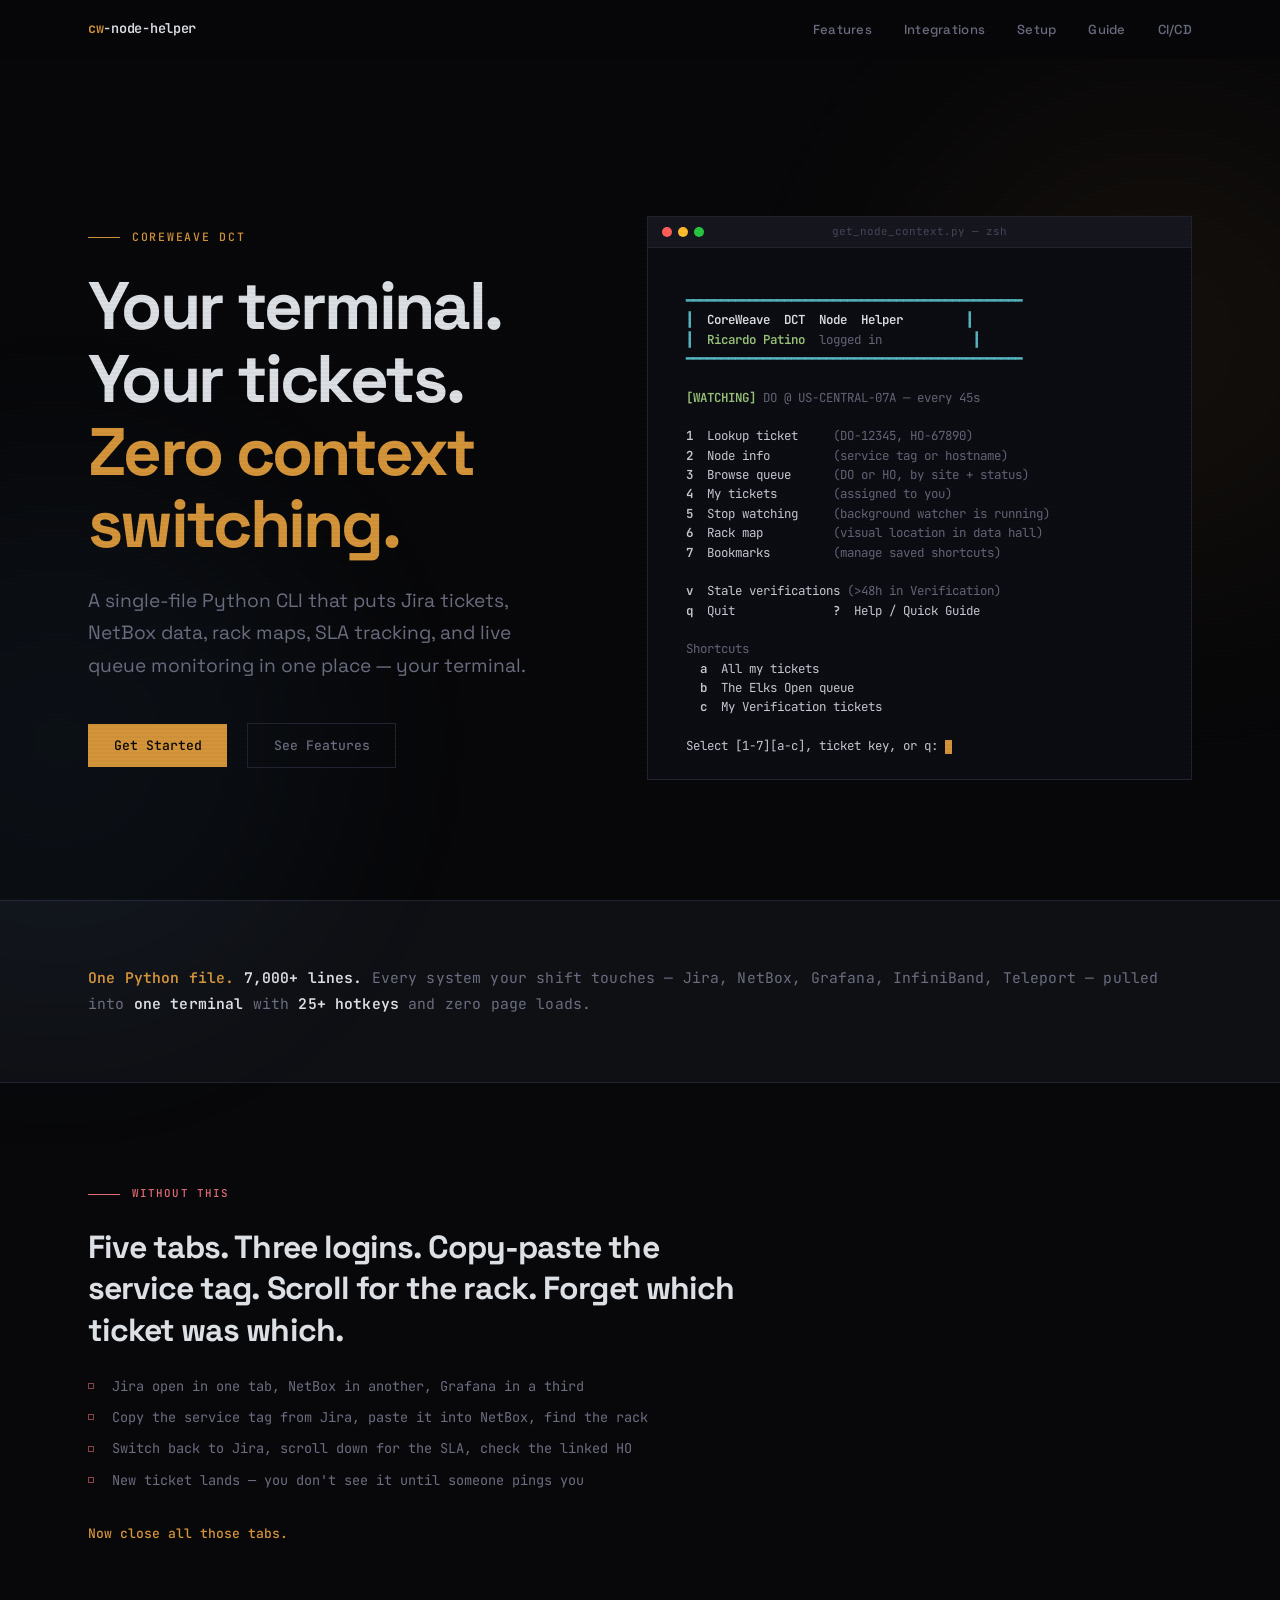
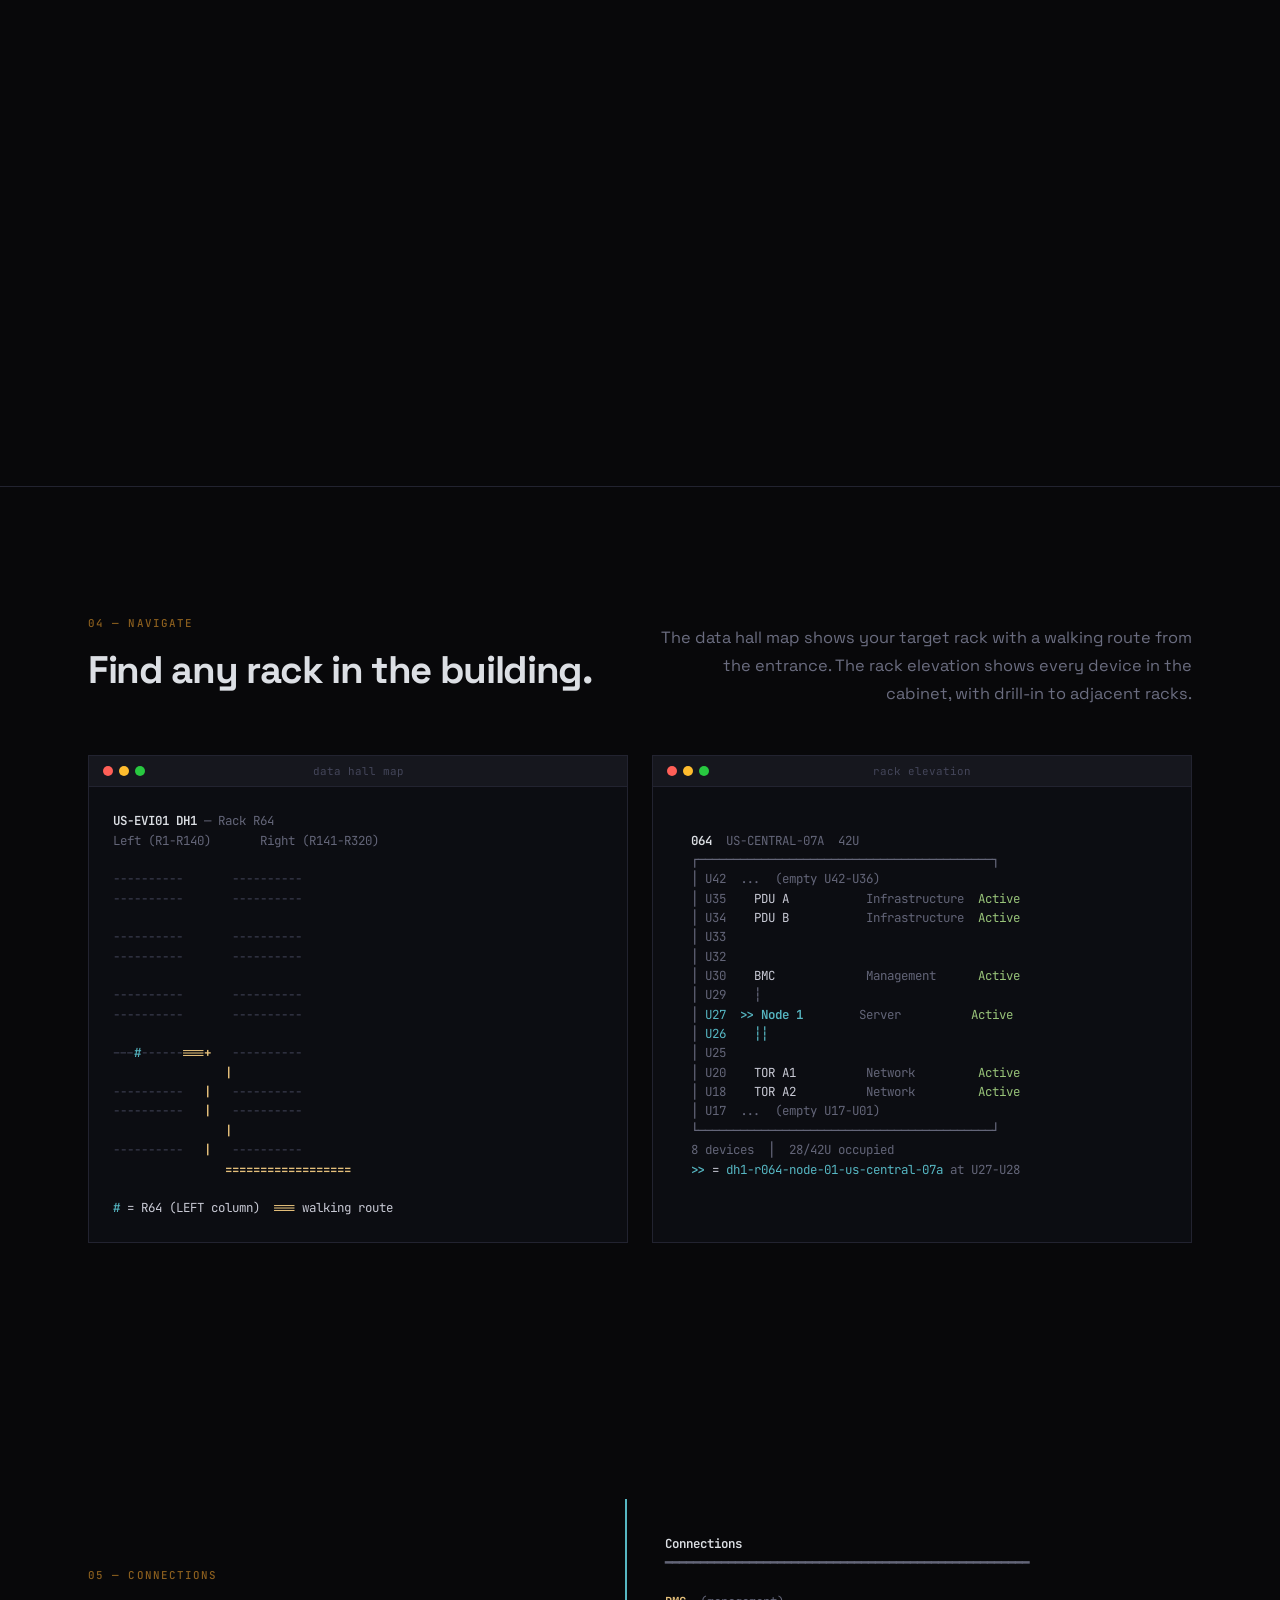
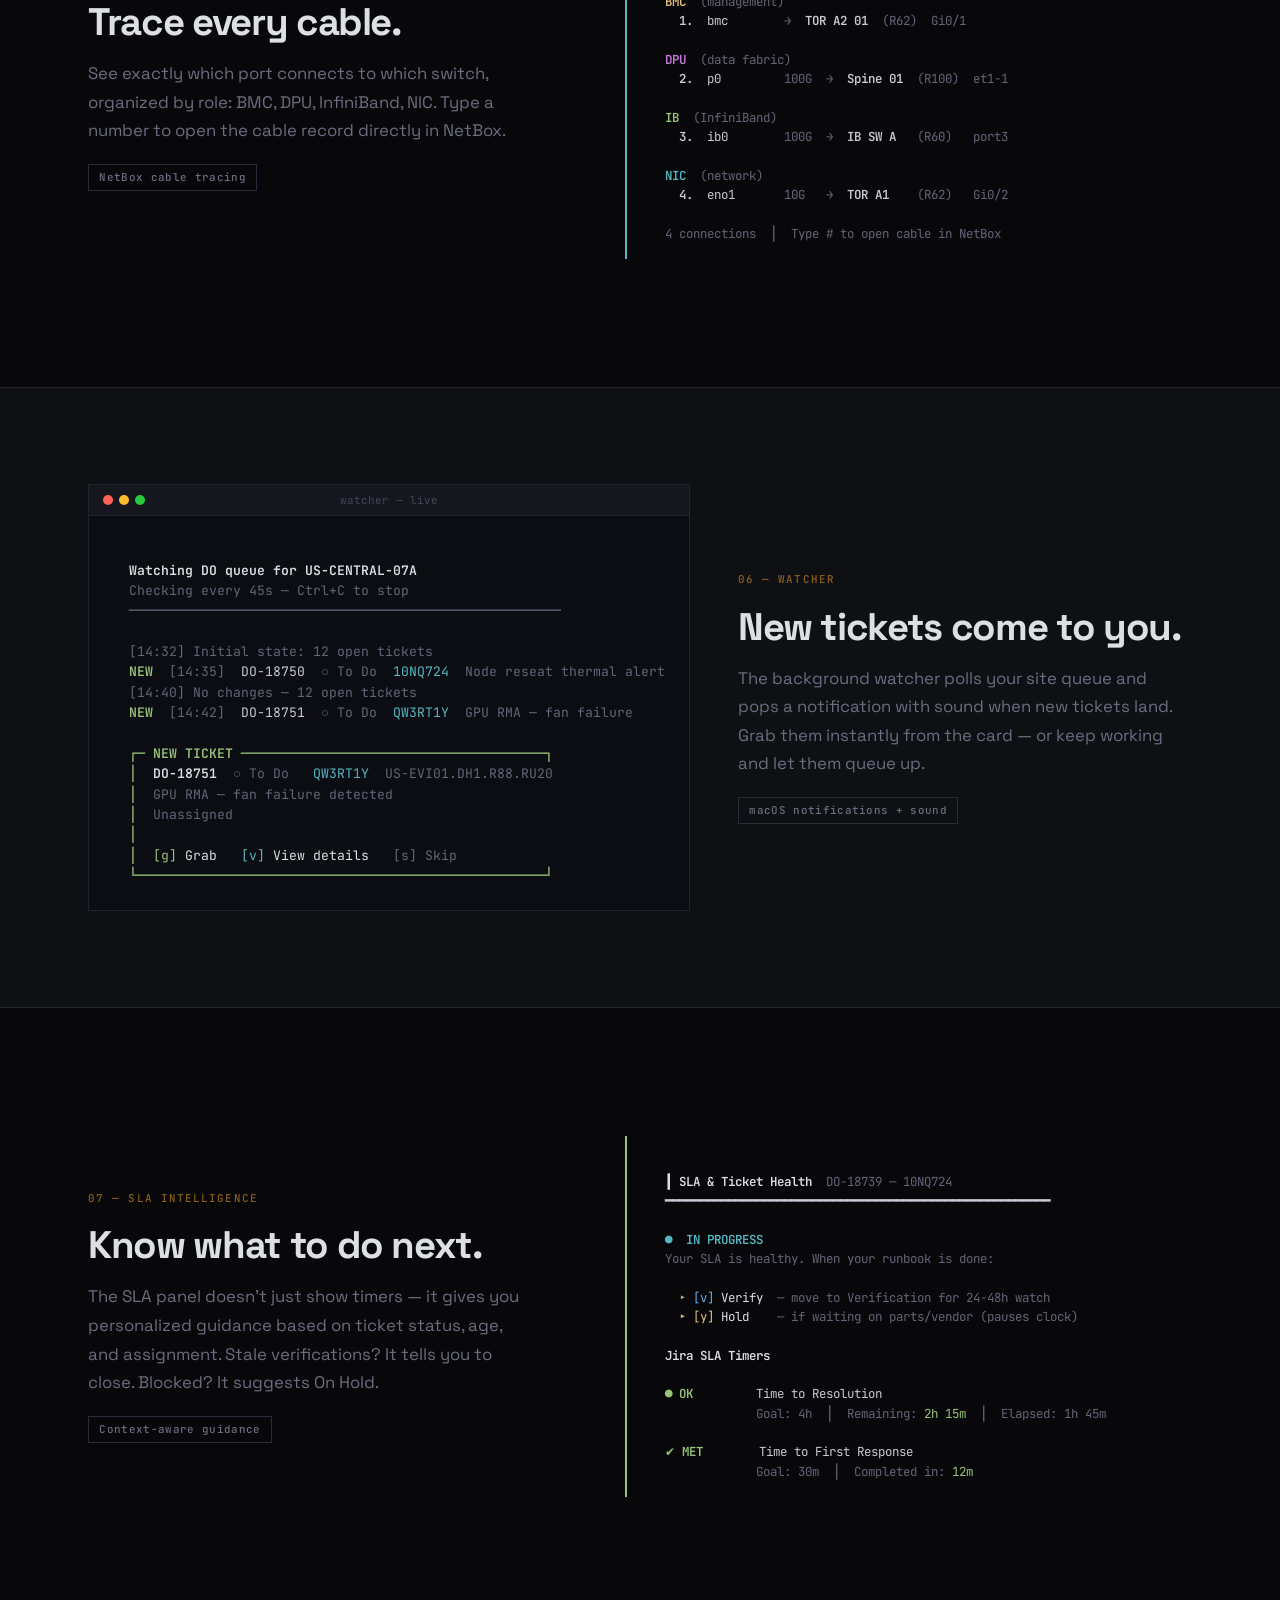
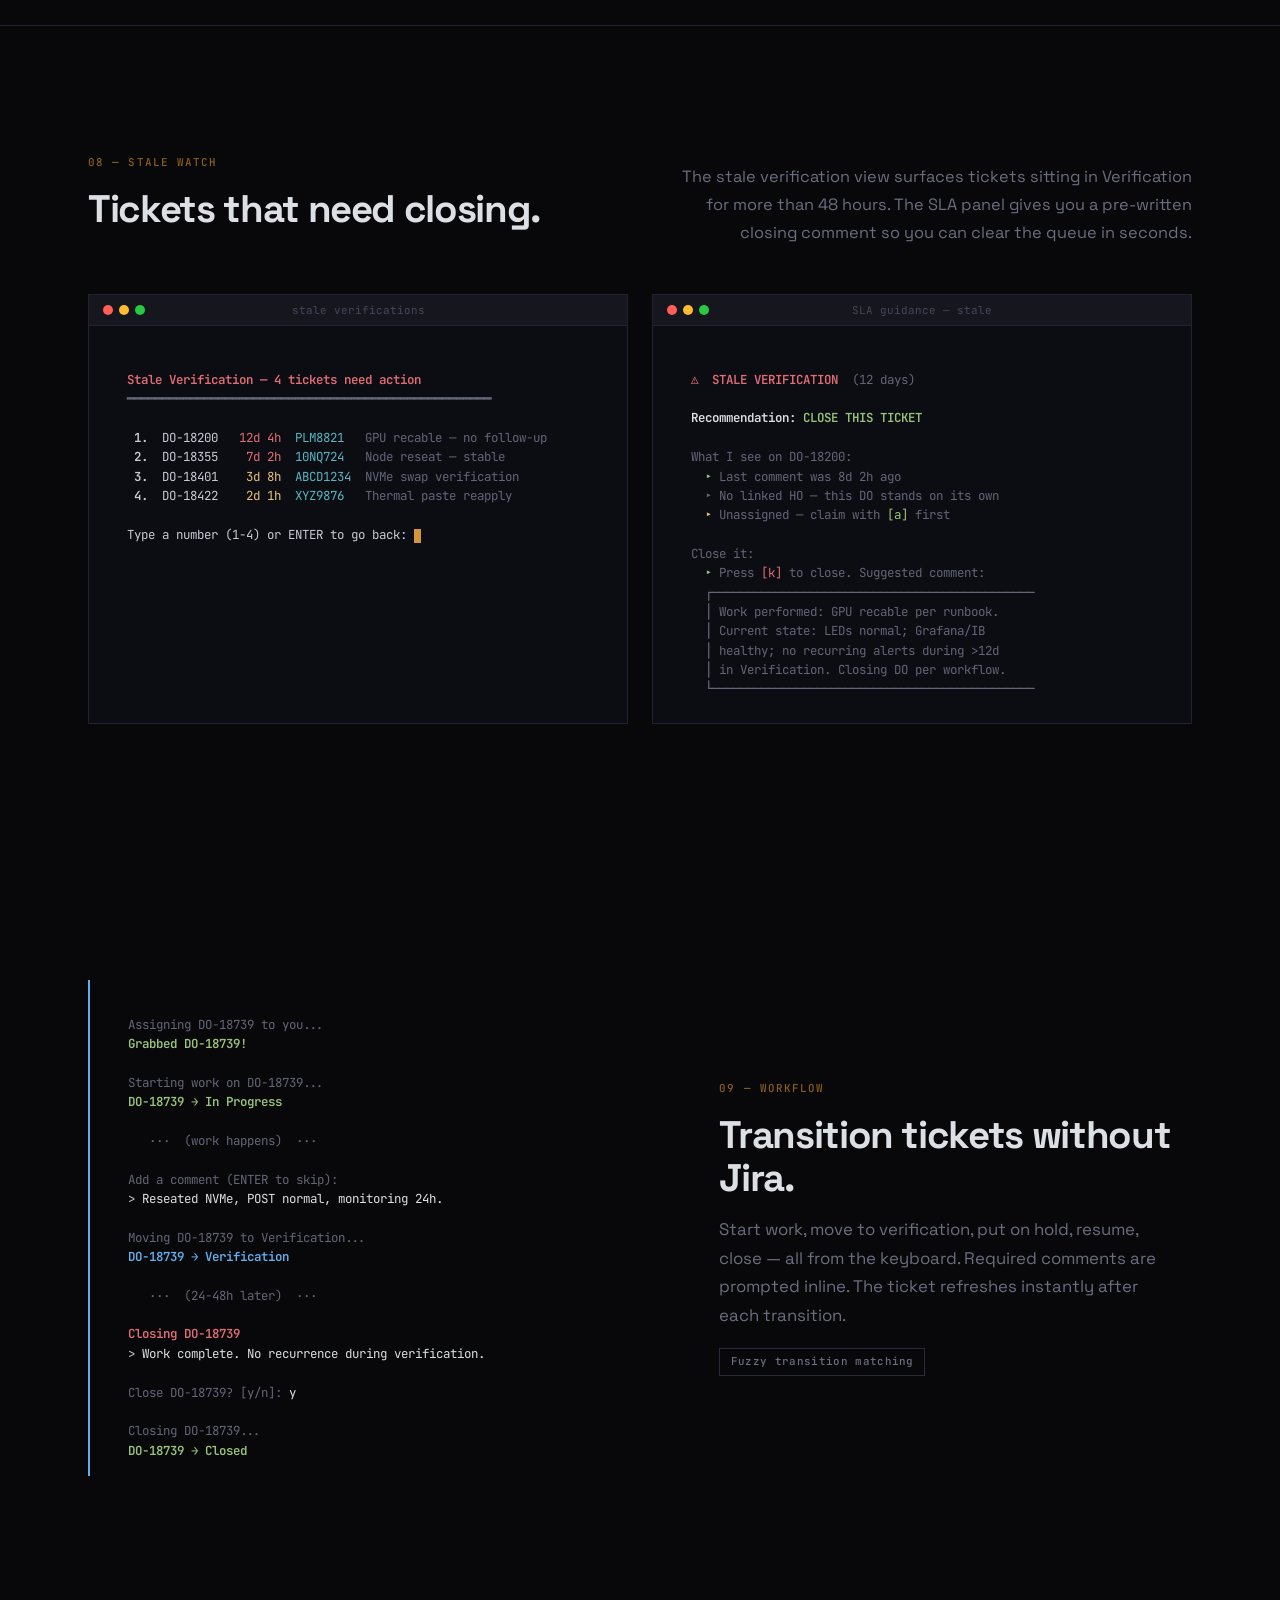
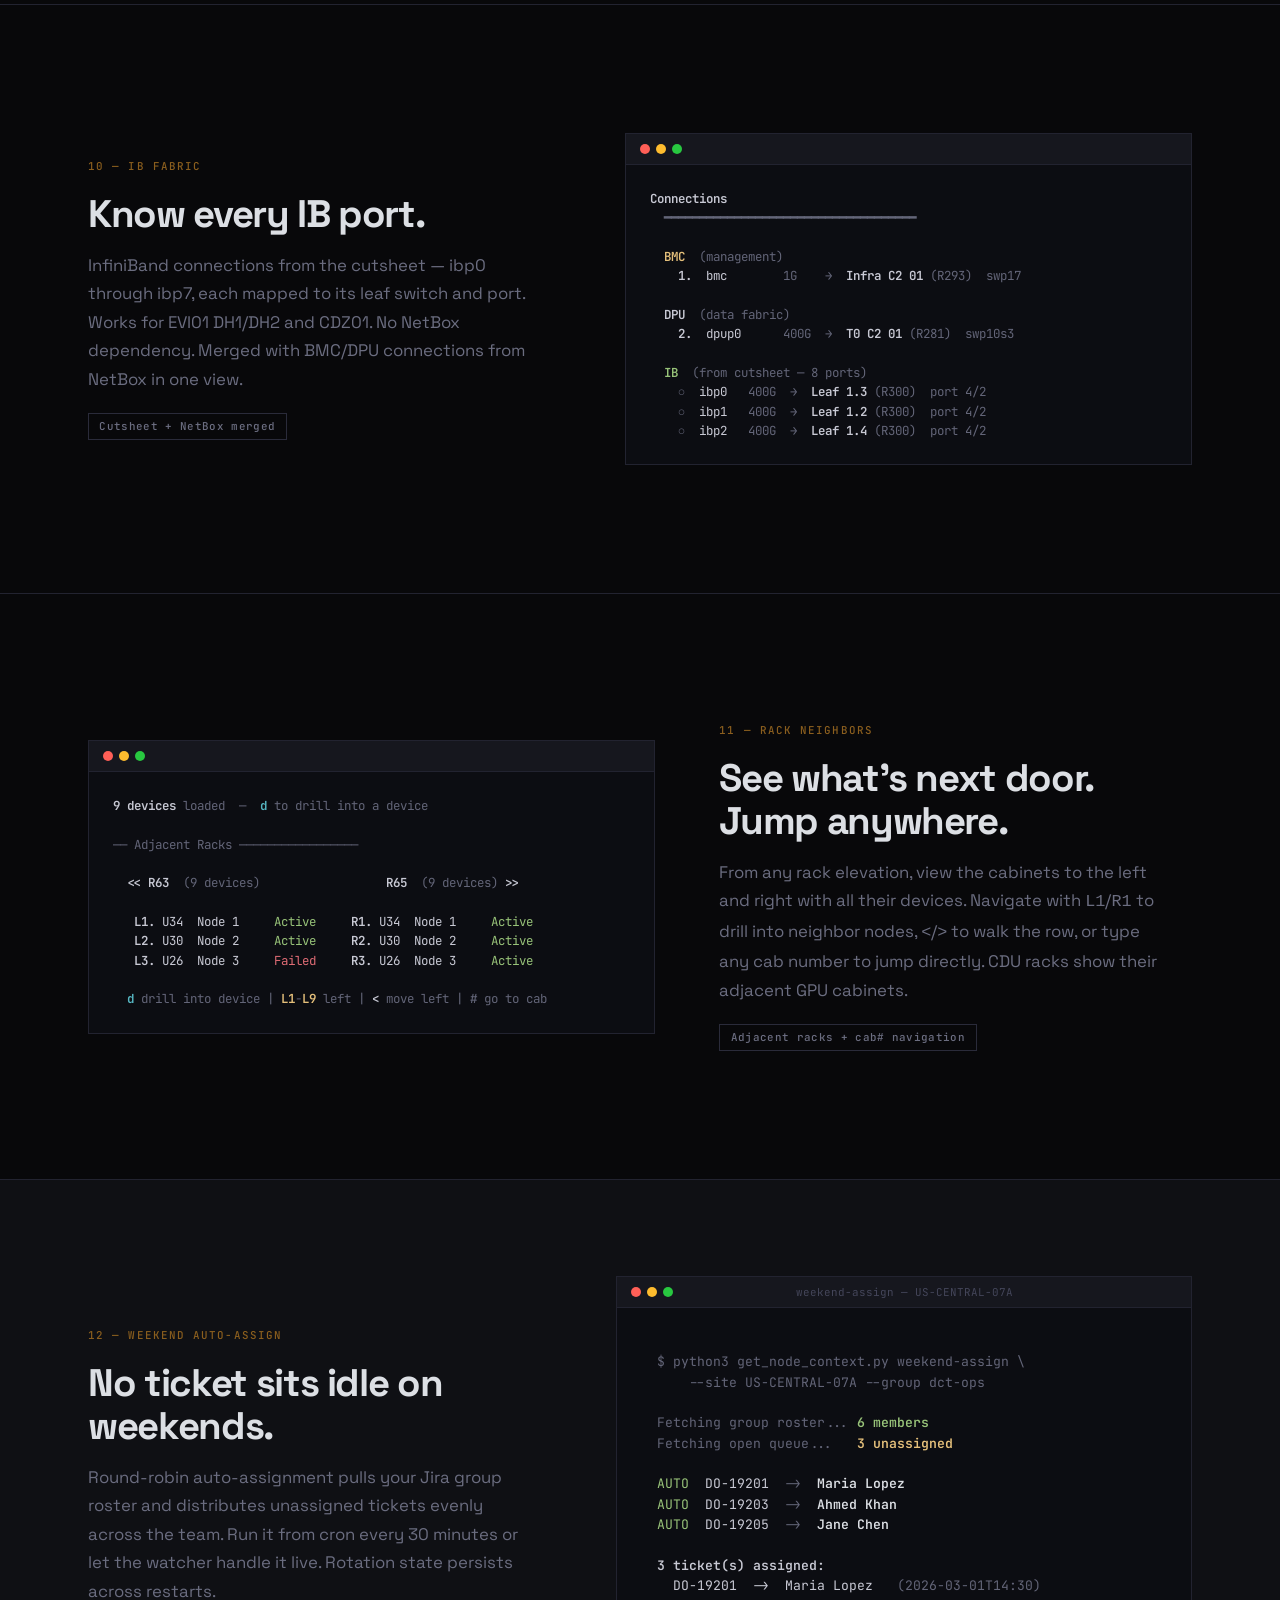
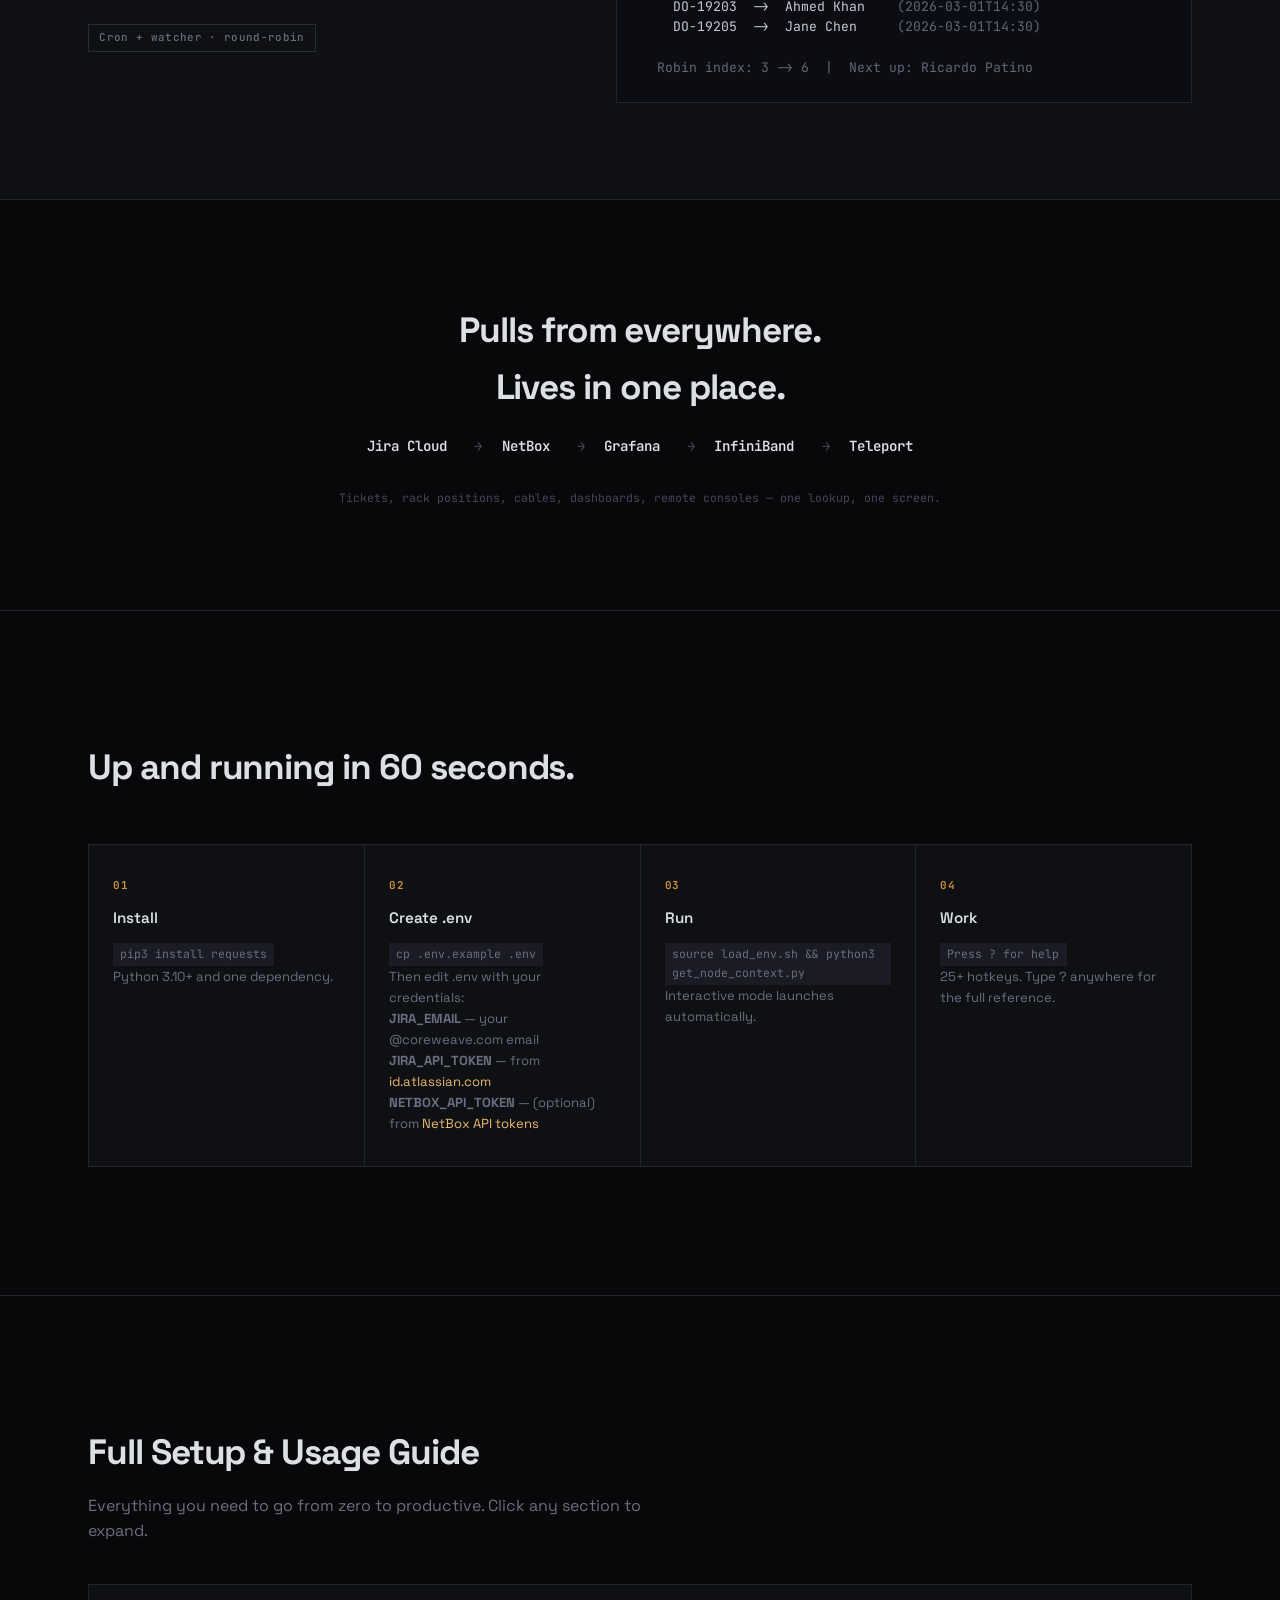
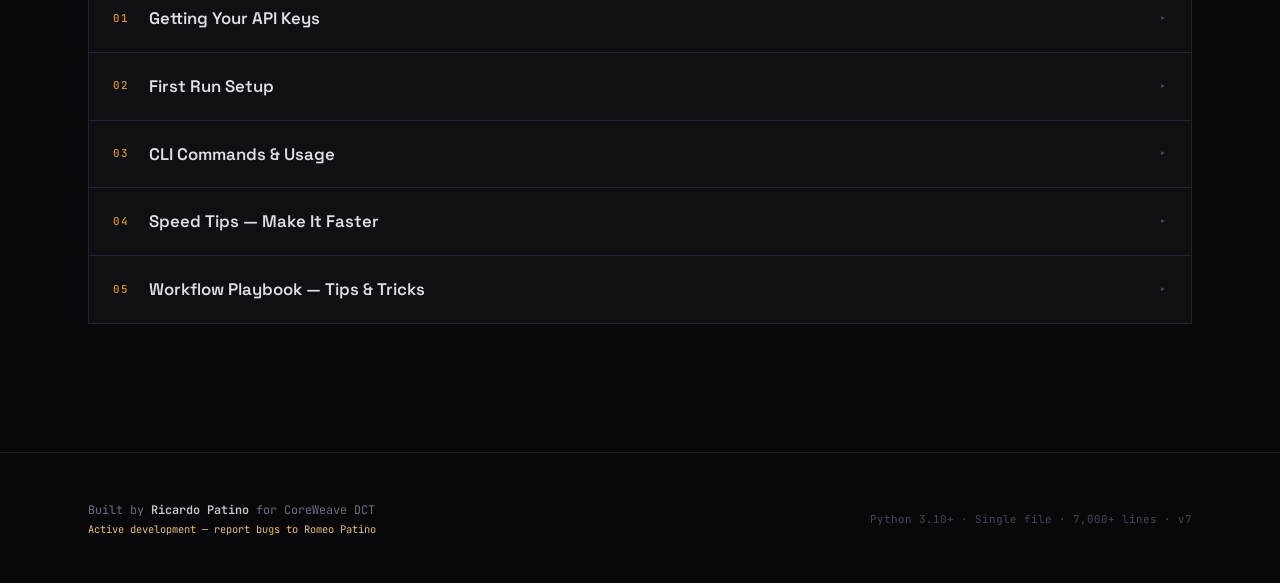
==== commit e6b434c3: "docs: add CI/CD pipeline documentation site Visual guide covering the full pipeline flow, git comman" ====
--- a/site/index.html
+++ b/site/index.html
@@ -1147,6 +1147,7 @@
       <li><a href="#integrations">Integrations</a></li>
       <li><a href="#setup">Setup</a></li>
       <li><a href="#guide">Guide</a></li>
+      <li><a href="cicd.html">CI/CD</a></li>
     </ul>
   </div>
 </nav>
